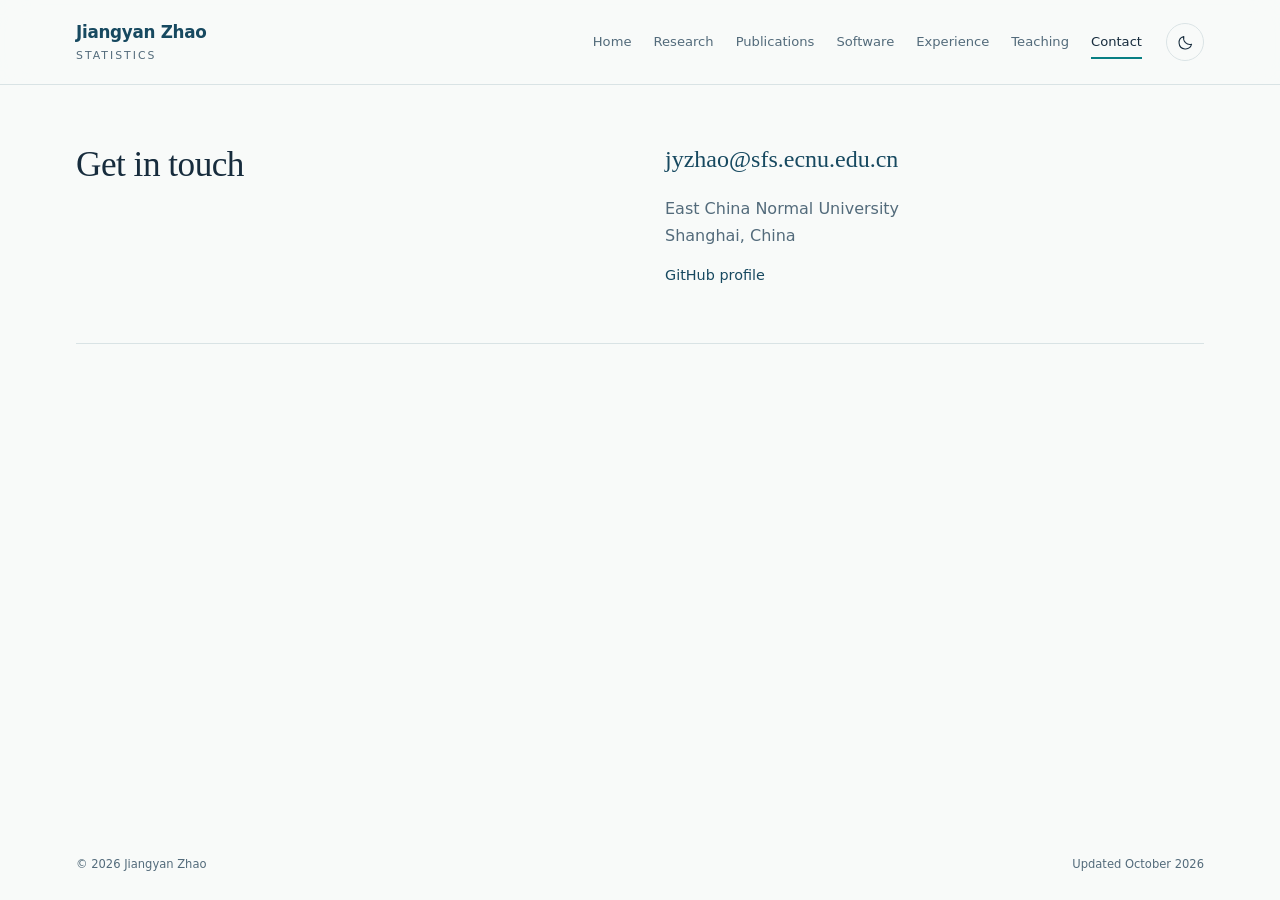
==== contact.html @ 1b994ecb "Refine mobile KISS typography and no-JavaScript motion fallback" ====
<!doctype html><html lang="en"><head><meta charset="utf-8"><meta name="viewport" content="width=device-width, initial-scale=1"><meta name="description" content="Jiangyan Zhao, postdoctoral researcher in statistics at East China Normal University. Bayesian statistics, optimization, clinical trial design, and R software."><meta name="theme-color" content="#183c60"><meta property="og:type" content="website"><meta property="og:title" content="Contact | Jiangyan Zhao"><meta property="og:description" content="Bayesian statistics, optimization, clinical trial design, and statistical computing."><meta property="og:url" content="https://jiangyan-zhao.github.io/contact.html"><link rel="canonical" href="https://jiangyan-zhao.github.io/contact.html"><link rel="icon" href="assets/favicon.svg" type="image/svg+xml"><title>Contact | Jiangyan Zhao</title><link rel="stylesheet" href="assets/styles.css?v=9"><link rel="stylesheet" href="assets/visual.css?v=10"><script>try{var savedTheme=localStorage.getItem('jiangyan-theme');document.documentElement.dataset.theme=savedTheme==='light'||savedTheme==='dark'?savedTheme:(matchMedia('(prefers-color-scheme: dark)').matches?'dark':'light');}catch(e){document.documentElement.dataset.theme='light';}</script><script src="assets/script.js?v=9" defer></script></head><body><a class="skip" href="#main">Skip to content</a><header class="site-header"><div class="header-inner"><a class="brand" href="index.html">Jiangyan Zhao<span>Statistics</span></a><nav aria-label="Main navigation"><a href="index.html">Home</a><a href="research.html">Research</a><a href="publications.html">Publications</a><a href="software.html">Software</a><a href="experience.html">Experience</a><a href="teaching.html">Teaching</a><a href="contact.html" aria-current="page">Contact</a></nav><button class="theme-toggle" type="button" hidden aria-label="Switch to dark mode"><svg class="icon-moon" viewBox="0 0 24 24" aria-hidden="true"><path d="M 20.6 14.4A 9 9 0 0 1 9.6 3.4a 9 9 0 1 0 11 11Z"/></svg><svg class="icon-sun" viewBox="0 0 24 24" aria-hidden="true"><circle cx="12" cy="12" r="4"/><path d="M12 2v2m0 16v2M2 12h2m16 0h2M5 5l1.4 1.4m11.2 11.2L19 19M5 19l1.4-1.4M17.6 6.4L19 5"/></svg></button></div></header><main id="main" class="page-contact"><section id="contact" class="section contact-section"><div class="section-heading"><h2>Get in touch</h2></div><div class="contact-content"><a class="email" href="mailto:jyzhao@sfs.ecnu.edu.cn">jyzhao@sfs.ecnu.edu.cn</a><p>East China Normal University<br>Shanghai, China</p><a href="https://github.com/Jiangyan-Zhao">GitHub profile</a></div></section></main><footer><span>© 2026 Jiangyan Zhao</span><span>Updated October 2026</span></footer></body></html>
---- assets/styles.css ----
:root{--ink:#1d2a38;--muted:#536476;--accent:#183c60;--line:#dce3ea;--wash:#f3f6f9;--paper:#fff;font-size:16px;scroll-behavior:smooth;scroll-padding-top:110px}*{box-sizing:border-box}body{margin:0;background:var(--paper);color:var(--ink);font-family:system-ui,-apple-system,BlinkMacSystemFont,"Segoe UI",Arial,sans-serif;line-height:1.7}a{color:var(--accent);text-decoration:none;text-underline-offset:4px}a:hover{text-decoration:underline}a:focus-visible{outline:3px solid #5581a9;outline-offset:5px;border-radius:2px}p{margin:0 0 1rem}h1,h2,h3,h4{line-height:1.25;font-weight:600;margin:0}h1,h2{font-family:Georgia,"Times New Roman",serif;font-weight:400}h1{font-size:3.6rem;letter-spacing:-1.4px}h2{font-size:2.2rem;letter-spacing:-.5px}h3{font-size:1.16rem}h4{font-size:1.1rem}main,footer,.header-inner{max-width:1100px;margin:auto;padding-left:36px;padding-right:36px}.skip{position:absolute;top:-80px;left:20px;background:var(--accent);color:white;padding:8px 16px;z-index:20}.skip:focus{top:12px}.site-header{background:#fffffffa;border-bottom:1px solid var(--line);position:sticky;top:0;z-index:10}.header-inner{min-height:86px;display:flex;align-items:center;justify-content:space-between;gap:26px}.brand{font-weight:650;line-height:1.2;font-size:1.15rem;white-space:nowrap}.brand span{display:block;color:var(--muted);font-size:.8rem;font-weight:400;margin-top:6px;letter-spacing:1px}nav{display:flex;align-items:center;gap:23px;font-size:.875rem}nav a{padding:8px 0;color:var(--muted)}nav a:hover{color:var(--accent)}nav .nav-cv{border:1px solid #bac9d7;padding:6px 14px;color:var(--accent)}.intro{display:grid;grid-template-columns:minmax(0,1fr) 245px;gap:66px;padding:76px 0 69px;border-bottom:1px solid var(--line)}.eyebrow{font-size:.8rem;letter-spacing:1.8px;text-transform:uppercase;font-weight:600;color:var(--muted);margin-bottom:15px}h1 span{display:inline-block;font-family:system-ui,sans-serif;font-size:1.15rem;letter-spacing:1px;vertical-align:middle;color:var(--muted);font-weight:400;margin-left:15px}.role{font-size:1.16rem;color:var(--muted);margin-top:15px;margin-bottom:26px}.bio{max-width:650px;font-size:1.05rem;line-height:1.9}.intro-links{display:flex;flex-wrap:wrap;gap:23px;align-items:center;margin-top:28px;font-size:.9rem}.button{display:inline-block;padding:9px 17px;min-height:44px}.button.primary{background:var(--accent);color:white}.button:hover{background:#24557e;text-decoration:none}.intro-note{border-left:2px solid var(--accent);padding:20px 0 18px 25px;align-self:center}.intro-note>p:not(.eyebrow){font:1.55rem/1.55 Georgia,serif}.intro-note span{display:block;font-size:.8rem;color:var(--muted);margin-top:20px}.section{padding:51px 0 55px;border-bottom:1px solid var(--line);scroll-margin-top:8px}.section-heading{margin-bottom:31px}.section-heading .eyebrow{margin-bottom:9px}.section-heading>p:last-child:not(.eyebrow){color:var(--muted);margin-top:14px}.research-grid{display:grid;grid-template-columns:1fr 1fr;gap:30px 62px}.research-grid h3{margin-bottom:10px}.research-grid p,.software p,.teaching-content p{color:var(--muted);margin-bottom:0}.group-heading{font-size:.84rem;font-weight:600;text-transform:uppercase;letter-spacing:1px;color:var(--muted);margin-bottom:12px}.publications{list-style:none;margin:0;padding:0}.publication{display:grid;grid-template-columns:64px minmax(0,1fr);gap:23px;border-top:1px solid var(--line);padding:24px 0}.pub-year{color:var(--muted);font-size:.875rem;font-variant-numeric:tabular-nums;padding-top:3px}.pub-top{margin-bottom:10px}.status{font-size:.75rem;padding:3px 8px;display:inline-block;line-height:1.4;border:1px solid #b5c7d8;color:var(--accent);background:#f1f6fa}.status.preprint{background:#fff;color:var(--muted);border-color:var(--line)}.publication h4 a{color:var(--ink)}.publication h4{max-width:810px}.authors{margin:9px 0 3px;font-size:.9rem;color:var(--muted)}.authors strong{font-weight:650;color:var(--ink)}.venue{font-size:.9rem;color:var(--muted);margin:0;font-style:italic}.text-links{display:flex;gap:19px;flex-wrap:wrap;margin-top:11px;font-size:.85rem}.text-links a{border-bottom:1px solid #b4c6d6;line-height:1.8}.text-links a:hover{border-color:var(--accent);text-decoration:none}.preprints-heading{margin-top:26px}.section-footnote{font-size:.875rem;margin:18px 0 0}.software{display:grid;grid-template-columns:190px minmax(0,1fr);gap:30px;padding:26px 0;border-top:1px solid var(--line)}.software h3{font:1.75rem/1.2 Georgia,serif;color:var(--accent);margin-bottom:9px}.software>div>span{display:block;font-size:.85rem;color:var(--muted);max-width:170px}.software:last-child{padding-bottom:0}.timeline{list-style:none;margin:0;padding:0}.timeline>li{display:grid;grid-template-columns:170px minmax(0,1fr);gap:32px;margin-bottom:26px}.timeline>li:last-child{margin-bottom:0}.time{font-size:.875rem;color:var(--muted);font-variant-numeric:tabular-nums;padding-top:3px}.timeline h3{font-size:1.05rem;margin-bottom:6px}.timeline p{color:var(--muted);margin:0;font-size:.95rem}.visits{border-left:2px solid var(--line);padding-left:17px;margin-top:16px}.visits p{font-size:.85rem;margin-top:6px}.visits b{font-weight:500;color:var(--ink)}.teaching-content{max-width:740px}.course-list{display:grid;grid-template-columns:1fr 1fr;padding:0;list-style:none;gap:8px 30px;margin:23px 0}.course-list li{border-left:2px solid #a7bbce;padding-left:12px}.teaching-content>a{font-size:.9rem}.contact-section{display:grid;grid-template-columns:1fr 1fr;gap:50px}.contact-section .section-heading{margin-bottom:0}.contact-content .email{font:1.5rem/1.4 Georgia,serif;overflow-wrap:anywhere}.contact-content p{margin:18px 0 12px;color:var(--muted)}.contact-content>a:last-child{font-size:.9rem}footer{padding-top:23px;padding-bottom:25px;display:flex;justify-content:space-between;font-size:.8rem;color:var(--muted)}@media(max-width:1000px){.header-inner{flex-wrap:wrap;padding-top:18px;padding-bottom:14px;gap:13px}.brand span{display:none}nav{gap:20px;flex-wrap:wrap}h1{font-size:3rem}.intro{gap:36px;grid-template-columns:1fr 220px}.intro-links{gap:18px}}@media(max-width:720px){:root{scroll-padding-top:158px}main,footer,.header-inner{padding-left:22px;padding-right:22px}.header-inner{display:block}.brand{display:inline-block;margin-bottom:10px}nav{gap:5px 18px;font-size:.82rem}nav a{padding:4px 0}nav .nav-cv{padding:3px 12px}.intro{display:block;padding:43px 0 39px}h1{font-size:2.65rem;letter-spacing:-.7px}h1 span{font-size:1rem;margin-left:8px}.role{font-size:1rem}.bio{font-size:1rem}.intro-note{display:none}.intro-links{gap:15px;font-size:.84rem}.section{padding:36px 0 39px}h2{font-size:1.9rem}.research-grid{grid-template-columns:1fr;gap:26px}.section-heading{margin-bottom:25px}.publication{grid-template-columns:40px minmax(0,1fr);gap:12px;padding:23px 0}.publication h4{font-size:1.02rem}.pub-year{font-size:.8rem}.software{grid-template-columns:1fr;gap:13px}.software>div>span{max-width:none}.software h3{font-size:1.6rem;margin-bottom:4px}.timeline>li{grid-template-columns:1fr;gap:6px;margin-bottom:25px}.course-list{grid-template-columns:1fr;gap:10px}.contact-section{grid-template-columns:1fr;gap:24px}.contact-content .email{font-size:1.35rem}footer{font-size:.75rem;gap:15px}}@media(prefers-reduced-motion:reduce){:root{scroll-behavior:auto}}@media print{.site-header,.skip,.intro-note,footer{display:none}main{padding:0;max-width:none}.section{break-inside:avoid;padding:24px 0}.intro{display:block;padding:0 0 20px}a{color:inherit}.intro-links{display:none}}

/* Separate pages and current navigation item. */
body{min-height:100vh;display:flex;flex-direction:column}main{width:100%;flex:1}footer{width:100%}nav a[aria-current="page"]{color:var(--accent);text-decoration:underline;text-decoration-thickness:2px;text-underline-offset:7px}nav{gap:19px}.page-home .intro{padding-bottom:76px}.page-home{display:flex;align-items:center}.page-home .intro{width:100%}main:not(.page-home)>.section{padding-top:58px}@media(max-width:720px){nav{gap:5px 15px}.page-home{display:block}.page-home .intro{padding-bottom:42px}main:not(.page-home)>.section{padding-top:36px}}

/* Compact bibliography matching the author's reference sample. */
.page-publications .section-heading{margin-bottom:24px}
.page-publications .authorship-key{display:flex;flex-wrap:wrap;gap:4px 20px;font-size:.82rem;color:var(--muted);line-height:1.5;margin-bottom:0}
.page-publications sup{font-size:.7em;line-height:0}
.page-publications .publications{list-style:decimal outside;padding-left:2.25rem}
.page-publications .publication{display:list-item;border:0;padding:0;margin:0 0 18px}
.page-publications .publication::marker{content:"[" counter(list-item) "] ";color:var(--muted);font-size:.9rem;font-variant-numeric:tabular-nums}
.page-publications .citation{padding-left:0;text-indent:0;margin:0;font-family:"Times New Roman",Times,serif;font-size:1.06rem;line-height:1.6}
.page-publications .citation a{color:var(--ink)}
.page-publications .citation strong{font-weight:700}
.page-publications .review-status{color:var(--muted)}
.page-publications .text-links{margin-top:4px;margin-left:0;gap:6px 16px;font-size:.8rem}
.page-publications .publication-group-heading{margin-top:28px}
.page-publications .group-heading{padding-bottom:8px;border-bottom:1px solid var(--line);margin-bottom:17px}
@media(max-width:720px){.page-publications .citation{font-size:1rem;line-height:1.6}.page-publications .authorship-key{font-size:.78rem;gap:5px}.page-publications .authorship-key span{display:block;flex-basis:100%}.page-publications .publication{margin-bottom:19px}}

/* Keep the home research philosophy visible on small screens. */
@media(max-width:720px){.page-home .intro-note{display:block;margin-top:28px;padding-top:14px;padding-bottom:14px}.page-home .intro-note>p:not(.eyebrow){font-size:1.4rem}.page-home .intro-note span{margin-top:14px}}

.page-publications .publication-title-row{display:flex;align-items:baseline;flex-wrap:wrap;gap:10px 22px}
.page-publications .scholar-link{font-size:.9rem;border-bottom:1px solid #b4c6d6;line-height:1.8}
.page-publications .scholar-link:hover{border-color:var(--accent);text-decoration:none}
---- assets/visual.css ----
/* Visual v1 extends the existing bibliography and dedicated-page layouts. */
:root{color-scheme:light;--paper:#f8faf9;--ink:#172c3d;--muted:#536b7b;--accent:#174960;--cyan:#087f83;--line:#d9e3e5;--wash:#eef3f3;--card:#fff;--header:rgba(248,250,249,.88);--shadow:0 18px 50px rgba(18,46,61,.06)}
:root[data-theme="dark"]{color-scheme:dark;--paper:#0b141e;--ink:#e1eaf0;--muted:#a1b3c3;--accent:#9ac5d6;--cyan:#71c5c7;--line:#273b4b;--wash:#11212e;--card:#10202c;--header:rgba(11,20,30,.87);--shadow:0 18px 50px rgba(0,0,0,.16)}
main,footer,.header-inner{max-width:1200px}
h1,h2{font-family:"Iowan Old Style","Palatino Linotype",Georgia,serif}
a:focus-visible,button:focus-visible{outline:2px solid var(--cyan);outline-offset:6px;border-radius:2px}
button{font:inherit;color:inherit}
.skip{background:var(--ink);color:var(--paper)}
svg{display:block;max-width:100%}
.site-header{background:var(--header);backdrop-filter:blur(16px);-webkit-backdrop-filter:blur(16px);transition:box-shadow .3s}
.site-header.is-scrolled{box-shadow:0 6px 28px rgba(0,0,0,.06)}
.header-inner{min-height:84px;display:grid;grid-template-columns:auto 1fr auto;align-items:center;gap:24px}
.brand{font-size:1.05rem;letter-spacing:-.3px}
.brand span{font-size:.68rem;font-weight:500;margin-top:7px;letter-spacing:2px;text-transform:uppercase}
nav{justify-content:flex-end;gap:22px;font-size:.82rem}
nav a{position:relative;white-space:nowrap}
nav a::after{content:"";position:absolute;left:0;bottom:2px;width:100%;height:2px;background:var(--cyan);transform:scaleX(0);transform-origin:left;transition:transform .22s}
nav a:hover,nav a[aria-current="page"]{color:var(--ink);text-decoration:none}
nav a:hover::after,nav a[aria-current="page"]::after{transform:scaleX(1)}
.theme-toggle{border:1px solid var(--line);border-radius:50%;background:transparent;width:38px;height:38px;display:grid;place-items:center;cursor:pointer;transition:border-color .2s,background .2s}
.theme-toggle[hidden],.motion-toggle[hidden]{display:none}
.theme-toggle:hover{border-color:var(--cyan);background:var(--wash)}
.theme-toggle svg{width:17px;height:17px;fill:none;stroke:currentColor;stroke-width:1.5;stroke-linecap:round;stroke-linejoin:round}
.theme-toggle .icon-sun{display:none}
[data-theme="dark"] .theme-toggle .icon-sun{display:block}
[data-theme="dark"] .theme-toggle .icon-moon{display:none}
.eyebrow{font-size:.69rem;line-height:1.6;letter-spacing:1.7px;margin-bottom:17px}
.button{display:inline-flex;align-items:center;justify-content:center;gap:22px;padding:11px 20px;min-height:46px;font-size:.85rem;border-radius:3px}
.button.primary{background:var(--ink);color:var(--paper);border:1px solid var(--ink)}
.button.primary:hover{background:var(--accent);border-color:var(--accent);text-decoration:none}
.button span,.inline-arrow span{transition:transform .2s;display:inline-block}
.button:hover span,.inline-arrow:hover span{transform:translate(2px,-2px)}
.inline-arrow{font-size:.82rem;border-bottom:1px solid var(--line);padding-bottom:5px}
.inline-arrow:hover{border-color:var(--cyan);text-decoration:none}
.inline-arrow span{margin-left:10px}
.page-home{max-width:1280px;display:block}
.hero{position:relative;display:grid;grid-template-columns:1fr 1fr;gap:36px;align-items:center;min-height:clamp(650px,82svh,860px);padding:48px 0 88px}
.status-dot{display:inline-block;width:6px;height:6px;background:var(--cyan);border-radius:50%;margin:0 8px 1px 0}
.hero h1{font-size:clamp(4.2rem,6.4vw,6.15rem);line-height:.99;letter-spacing:-3px;margin:24px 0}
.hero h1 .surname{display:block;font:inherit;letter-spacing:inherit;color:inherit;margin:0;vertical-align:baseline}
.hero h1 .chinese-name{display:inline-block;font-family:system-ui,sans-serif;font-size:1rem;line-height:1.5;letter-spacing:2px;color:var(--muted);margin-left:25px;vertical-align:middle}
.hero-role{color:var(--ink);font-size:.91rem;line-height:1.8;margin:0 0 25px}
.hero-role>span{color:var(--muted);font-size:.82rem}
.hero-statement{font-size:1.32rem;line-height:1.65;letter-spacing:-.3px;margin-bottom:27px}
.hero-statement em{font-style:normal;color:var(--cyan)}
.hero-links{display:flex;flex-wrap:wrap;align-items:center;gap:23px;font-size:.84rem}
.hero-links>a:not(.button){border-bottom:1px solid var(--line);padding-bottom:4px}
.hero-links>a:not(.button):hover{border-color:var(--cyan);text-decoration:none}
.hero-links>a>span{margin-left:5px}
.hero-geometry{position:relative;margin:0;min-width:0}
.geometry-canvas{will-change:transform;transform:translate(var(--px,0px),var(--py,0px));transition:transform .6s ease-out}
.hero-geometry svg{width:100%;overflow:visible}
.svg-grid{color:var(--cyan);opacity:.15}
.svg-plane{fill:var(--wash);fill-opacity:.8;stroke:var(--line);stroke-width:1}
.svg-contours{stroke:var(--cyan);stroke-width:.8;fill:none;opacity:.35}
.svg-surface{stroke:var(--cyan);stroke-width:.8;fill:none;opacity:.76}
.svg-observations{fill:var(--ink);opacity:.65}
.svg-trajectory{stroke:var(--ink);stroke-width:2.4;fill:none;stroke-dasharray:5 5;animation:none}
.svg-optimum{fill:var(--ink);stroke:var(--paper);stroke-width:3}
.svg-pulse{fill:none;stroke:var(--cyan);stroke-width:1.1;transform-box:fill-box;transform-origin:center;animation:none}
.svg-labels{font:9px ui-monospace,SFMono-Regular,Consolas,monospace;letter-spacing:1.3px;fill:var(--muted)}
.svg-labels path{stroke:var(--muted);stroke-width:1;fill:none}
.svg-axis{stroke:var(--line);stroke-width:1;fill:none}
.svg-band{fill:var(--cyan);opacity:.13}
.svg-mean{stroke:var(--cyan);stroke-width:1.8;fill:none}
.hero-geometry figcaption{display:flex;justify-content:space-between;gap:12px;padding:10px 20px;font-size:.7rem;color:var(--muted);border-top:1px solid var(--line)}
.graphic-note{font-size:.61rem}
.motion-toggle{display:flex;gap:7px;align-items:center;margin:9px 20px 0 auto;border:0;background:transparent;font-size:.66rem;color:var(--muted);padding:4px;cursor:pointer}
.motion-toggle:hover{color:var(--cyan)}
.motion-icon{font-size:.8rem}
.hero-scroll{position:absolute;bottom:25px;left:0;color:var(--muted);font-size:.71rem;letter-spacing:.3px;display:flex;gap:25px;align-items:center}
.hero-scroll span{font-size:1.2rem;color:var(--cyan)}
.philosophy{display:grid;grid-template-columns:1fr 1fr;gap:70px;padding:68px 65px;background:#122d40;color:#eaf1f5;border-radius:4px;scroll-margin-top:110px}
.philosophy .eyebrow{color:#a4becb}
.philosophy-motto h2{font-family:system-ui,sans-serif;font-weight:550;font-size:clamp(2.7rem,4.8vw,4.2rem);line-height:1.09;letter-spacing:-2px}
.philosophy-motto h2>span{color:#7bd0d0}
.philosophy-line{font-size:.85rem;line-height:1.8;color:#b6cbd6;margin:28px 0 0}
.philosophy-about{align-self:center;max-width:485px;font-size:.89rem;line-height:1.95;color:#d4e1e8}
.philosophy-about .inline-arrow{color:#9fdddd;border-color:#406071;display:inline-block;margin-top:8px;font-size:.78rem}
.home-section{padding:82px 0 0}
.home-section-heading{display:flex;align-items:flex-end;justify-content:space-between;gap:28px;margin-bottom:31px}
.home-section-heading .eyebrow{margin-bottom:9px}
.home-section h2{font-size:2.5rem}
.area-cards{display:grid;grid-template-columns:repeat(3,minmax(0,1fr));gap:20px}
.area-card{position:relative;display:block;border:1px solid var(--line);background:var(--card);padding:26px 29px 31px;border-radius:4px;color:var(--ink);transition:transform .25s,border-color .25s,box-shadow .25s}
.area-card:hover{transform:translateY(-4px);border-color:var(--cyan);box-shadow:var(--shadow);text-decoration:none}
.area-card svg{width:120px;height:75px;margin-bottom:27px;stroke:var(--line);stroke-width:1.4;fill:none}
.area-card .accent-line{stroke:var(--cyan);stroke-width:2}
.area-card h3{font-family:Georgia,serif;font-weight:400;font-size:1.55rem;min-height:65px;line-height:1.25;letter-spacing:-.3px}
.area-card p{margin:20px 0 0;color:var(--muted);font-size:.82rem;line-height:1.8;max-width:255px}
.card-arrow{position:absolute;right:23px;top:28px;color:var(--cyan);font-size:1.1rem}
.areas-note{font-size:.76rem;color:var(--muted);margin:20px 0 0}
.work-item{display:grid;grid-template-columns:230px 1fr;gap:35px;padding:28px 0 29px;border-top:1px solid var(--line)}
.work-item:last-child{border-bottom:1px solid var(--line)}
.work-meta{display:flex;flex-direction:column;font-size:.72rem;line-height:1.8;gap:7px;color:var(--muted)}
.work-meta>span:first-child{font-weight:600;color:var(--cyan);max-width:205px}
.work-item h3{font:400 1.38rem/1.4 Georgia,serif;letter-spacing:-.2px;max-width:790px}
.work-item h3 a{color:var(--ink)}
.work-item h3 a>span{font:400 1rem system-ui,sans-serif;color:var(--cyan);white-space:nowrap}
.work-item p{font-size:.83rem;color:var(--muted);margin:10px 0 0}
.work-item .text-links{font-size:.74rem;margin-top:10px}
.software-feature{display:grid;grid-template-columns:1fr 1fr;gap:70px;align-items:center;padding:74px 0 86px}
.package-art{position:relative;background:var(--wash);border:1px solid var(--line);border-radius:4px;padding:31px 36px;overflow:hidden}
.package-label{font:.65rem ui-monospace,SFMono-Regular,Consolas,monospace;letter-spacing:2px;color:var(--muted);display:block}
.package-name{display:block;font:500 5.4rem/1.4 system-ui,sans-serif;letter-spacing:-5px;margin:18px 0;color:var(--ink)}
.package-dot{color:var(--cyan)}
.package-art svg{width:100%;stroke:var(--cyan);stroke-width:1.2;fill:none;opacity:.7;margin-top:-8px;margin-bottom:19px}
.package-caption{font-size:.72rem;color:var(--muted)}
.software-feature h2{font-size:2.65rem;line-height:1.15}
.software-feature-copy>p:not(.eyebrow){max-width:410px;font-size:.9rem;color:var(--muted);margin-top:23px}
.feature-links{display:flex;align-items:center;flex-wrap:wrap;gap:25px;margin-top:28px}
.text-links a,.page-publications .scholar-link{border-color:var(--line)}
.text-links a:hover{border-color:var(--cyan)}
.page-publications{max-width:1100px}
.page-publications .publication:hover::marker{color:var(--cyan)}
footer{font-size:.72rem}
.page-home+footer{border-top:1px solid var(--line)}
.reveal-ready{opacity:0;transform:translateY(20px);transition:opacity .65s ease,transform .65s ease}
.reveal-ready.is-visible,.reveal-ready:focus-within{opacity:1;transform:none}
[data-motion="on"] .svg-trajectory{animation:trajectory 18s linear infinite}
[data-motion="on"] .svg-pulse{animation:kernel-pulse 6s ease-in-out infinite}
@keyframes trajectory{to{stroke-dashoffset:-120}}
@keyframes kernel-pulse{0%,100%{transform:scale(.85);opacity:.3}50%{transform:scale(1.12);opacity:.65}}
[data-motion="off"] .svg-trajectory,[data-motion="off"] .svg-pulse,[data-visibility="hidden"] .svg-trajectory,[data-visibility="hidden"] .svg-pulse{animation-play-state:paused}
[data-motion="off"] .geometry-canvas{transform:none}
@media(max-width:1100px){nav{gap:16px}.header-inner{gap:18px}.hero{gap:15px}.hero h1{font-size:4.7rem}.philosophy{gap:45px;padding:54px 43px}.area-card{padding-left:23px;padding-right:23px}.area-card h3{font-size:1.4rem}.software-feature{gap:45px}}
@media(max-width:900px){.header-inner{grid-template-columns:1fr auto;padding-top:16px;padding-bottom:12px;row-gap:12px}.brand span{display:none}nav{grid-column:1/-1;grid-row:2;justify-content:flex-start;gap:23px;overflow-x:auto;flex-wrap:nowrap;max-width:100%;padding-bottom:2px}.theme-toggle{grid-column:2;grid-row:1}.hero h1{font-size:4.1rem}.hero-statement{font-size:1.18rem}.hero-geometry figcaption{display:block}.graphic-note{display:block;margin-top:3px}.philosophy{grid-template-columns:1fr 1.1fr;gap:30px;padding:42px 30px}.philosophy-motto h2{font-size:2.9rem}.area-cards{gap:14px}.area-card{padding:22px 20px 25px}.area-card h3{font-size:1.23rem}.work-item{grid-template-columns:190px 1fr;gap:25px}}
@media(max-width:720px){:root{scroll-padding-top:135px}.header-inner{display:grid;min-height:106px}.brand{font-size:1rem;margin:0}nav{gap:21px;font-size:.78rem}.theme-toggle{width:33px;height:33px}.hero{grid-template-columns:1fr;min-height:0;padding:48px 0 67px;gap:22px}.hero h1{font-size:4.2rem;margin:24px 0;letter-spacing:-2px}.hero h1 .chinese-name{font-size:.9rem;margin-left:21px}.hero-statement{font-size:1.25rem}.hero-copy .eyebrow{font-size:.65rem}.hero-role{margin-bottom:20px}.hero-links{gap:19px;font-size:.8rem}.hero-geometry{max-width:500px;width:100%;margin:0 auto}.hero-geometry figcaption{display:flex;font-size:.62rem;padding-left:5px;padding-right:5px}.graphic-note{font-size:.53rem;margin-top:0}.motion-toggle{margin-right:5px}.hero-scroll{font-size:.64rem;bottom:21px}.philosophy{grid-template-columns:1fr;gap:34px;padding:36px 25px;scroll-margin-top:135px}.philosophy-motto h2{font-size:clamp(2rem,9.3vw,3.2rem)}.philosophy-line{margin-top:22px}.philosophy-about{font-size:.85rem}.home-section{padding-top:53px}.home-section-heading{display:block;margin-bottom:25px}.home-section-heading>.inline-arrow{display:inline-block;margin-top:18px}.home-section h2{font-size:2.1rem}.area-cards{grid-template-columns:1fr;gap:15px}.area-card{padding:24px}.area-card svg{margin-bottom:17px;width:100px;height:55px}.area-card h3{font-size:1.6rem;min-height:0}.area-card h3 br{display:none}.area-card p{max-width:none;margin-top:13px}.work-item{grid-template-columns:1fr;gap:16px;padding:25px 0}.work-meta{flex-direction:row;justify-content:space-between;gap:20px;font-size:.65rem}.work-meta>span:first-child{max-width:65%}.work-meta>span:last-child{white-space:nowrap}.work-item h3{font-size:1.25rem}.software-feature{grid-template-columns:1fr;gap:31px;padding:52px 0}.package-art{padding:25px 30px}.package-name{font-size:4.5rem;margin:12px 0}.package-art svg{max-height:86px}.software-feature h2{font-size:2.2rem}.feature-links{gap:18px}footer{font-size:.67rem}}
@media(prefers-reduced-motion:reduce){:root{scroll-behavior:auto}*,*::before,*::after{animation:none!important;transition:none!important}.geometry-canvas{transform:none}.reveal-ready{opacity:1;transform:none}.area-card:hover{transform:none}}
@media print{:root{--paper:#fff;--ink:#172c3d;--muted:#536b7b;--accent:#174960;--cyan:#087f83;--line:#d9e3e5}.hero-scroll,.motion-toggle{display:none}.hero{min-height:0;padding:20px 0;grid-template-columns:1fr 1fr}.hero h1{font-size:3.4rem}.philosophy{background:#fff;color:var(--ink);border:1px solid var(--line);padding:30px;gap:30px}.philosophy-about,.philosophy .eyebrow,.philosophy-line{color:var(--muted)}.philosophy h2>span,.philosophy .inline-arrow{color:var(--accent)}.home-section{padding-top:30px}.area-card,.work-item,.software-feature{break-inside:avoid}.reveal-ready{opacity:1;transform:none}.svg-trajectory,.svg-pulse{animation:none}}
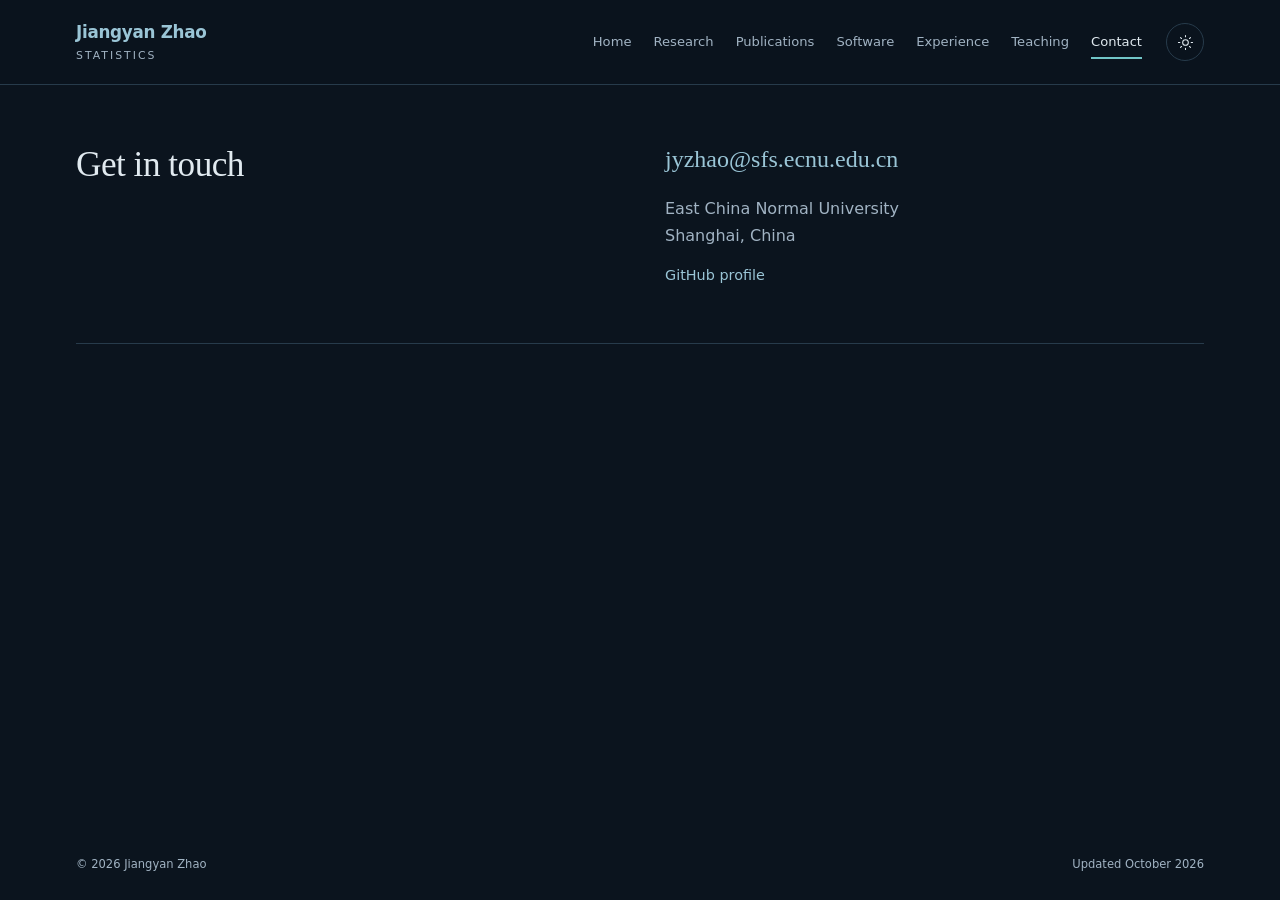
==== commit 6c71888e: "Center the homepage on personal research identity and move BKP into real software showcase" ====
--- a/contact.html
+++ b/contact.html
@@ -1 +1 @@
-<!doctype html><html lang="en"><head><meta charset="utf-8"><meta name="viewport" content="width=device-width, initial-scale=1"><meta name="description" content="Jiangyan Zhao, postdoctoral researcher in statistics at East China Normal University. Bayesian statistics, optimization, clinical trial design, and R software."><meta name="theme-color" content="#183c60"><meta property="og:type" content="website"><meta property="og:title" content="Contact | Jiangyan Zhao"><meta property="og:description" content="Bayesian statistics, optimization, clinical trial design, and statistical computing."><meta property="og:url" content="https://jiangyan-zhao.github.io/contact.html"><link rel="canonical" href="https://jiangyan-zhao.github.io/contact.html"><link rel="icon" href="assets/favicon.svg" type="image/svg+xml"><title>Contact | Jiangyan Zhao</title><link rel="stylesheet" href="assets/styles.css?v=9"><link rel="stylesheet" href="assets/visual.css?v=10"><script>try{var savedTheme=localStorage.getItem('jiangyan-theme');document.documentElement.dataset.theme=savedTheme==='light'||savedTheme==='dark'?savedTheme:(matchMedia('(prefers-color-scheme: dark)').matches?'dark':'light');}catch(e){document.documentElement.dataset.theme='light';}</script><script src="assets/script.js?v=9" defer></script></head><body><a class="skip" href="#main">Skip to content</a><header class="site-header"><div class="header-inner"><a class="brand" href="index.html">Jiangyan Zhao<span>Statistics</span></a><nav aria-label="Main navigation"><a href="index.html">Home</a><a href="research.html">Research</a><a href="publications.html">Publications</a><a href="software.html">Software</a><a href="experience.html">Experience</a><a href="teaching.html">Teaching</a><a href="contact.html" aria-current="page">Contact</a></nav><button class="theme-toggle" type="button" hidden aria-label="Switch to dark mode"><svg class="icon-moon" viewBox="0 0 24 24" aria-hidden="true"><path d="M 20.6 14.4A 9 9 0 0 1 9.6 3.4a 9 9 0 1 0 11 11Z"/></svg><svg class="icon-sun" viewBox="0 0 24 24" aria-hidden="true"><circle cx="12" cy="12" r="4"/><path d="M12 2v2m0 16v2M2 12h2m16 0h2M5 5l1.4 1.4m11.2 11.2L19 19M5 19l1.4-1.4M17.6 6.4L19 5"/></svg></button></div></header><main id="main" class="page-contact"><section id="contact" class="section contact-section"><div class="section-heading"><h2>Get in touch</h2></div><div class="contact-content"><a class="email" href="mailto:jyzhao@sfs.ecnu.edu.cn">jyzhao@sfs.ecnu.edu.cn</a><p>East China Normal University<br>Shanghai, China</p><a href="https://github.com/Jiangyan-Zhao">GitHub profile</a></div></section></main><footer><span>© 2026 Jiangyan Zhao</span><span>Updated October 2026</span></footer></body></html>+<!doctype html><html lang="en"><head><meta charset="utf-8"><meta name="viewport" content="width=device-width, initial-scale=1"><meta name="description" content="Jiangyan Zhao, postdoctoral researcher in statistics at East China Normal University. Bayesian statistics, optimization, clinical trial design, and R software."><meta name="theme-color" content="#183c60"><meta property="og:type" content="website"><meta property="og:title" content="Contact | Jiangyan Zhao"><meta property="og:description" content="Bayesian statistics, optimization, clinical trial design, and statistical computing."><meta property="og:url" content="https://jiangyan-zhao.github.io/contact.html"><link rel="canonical" href="https://jiangyan-zhao.github.io/contact.html"><link rel="icon" href="assets/favicon.svg" type="image/svg+xml"><title>Contact | Jiangyan Zhao</title><link rel="stylesheet" href="assets/styles.css?v=9"><link rel="stylesheet" href="assets/visual.css?v=12"><script>try{var savedTheme=localStorage.getItem('jiangyan-theme');document.documentElement.dataset.theme=savedTheme==='light'||savedTheme==='dark'?savedTheme:'dark';}catch(e){document.documentElement.dataset.theme='dark';}</script><script src="assets/script.js?v=12" defer></script></head><body><a class="skip" href="#main">Skip to content</a><header class="site-header"><div class="header-inner"><a class="brand" href="index.html">Jiangyan Zhao<span>Statistics</span></a><nav aria-label="Main navigation"><a href="index.html">Home</a><a href="research.html">Research</a><a href="publications.html">Publications</a><a href="software.html">Software</a><a href="experience.html">Experience</a><a href="teaching.html">Teaching</a><a href="contact.html" aria-current="page">Contact</a></nav><button class="theme-toggle" type="button" hidden aria-label="Switch to dark mode"><svg class="icon-moon" viewBox="0 0 24 24" aria-hidden="true"><path d="M 20.6 14.4A 9 9 0 0 1 9.6 3.4a 9 9 0 1 0 11 11Z"/></svg><svg class="icon-sun" viewBox="0 0 24 24" aria-hidden="true"><circle cx="12" cy="12" r="4"/><path d="M12 2v2m0 16v2M2 12h2m16 0h2M5 5l1.4 1.4m11.2 11.2L19 19M5 19l1.4-1.4M17.6 6.4L19 5"/></svg></button></div></header><main id="main" class="page-contact"><section id="contact" class="section contact-section"><div class="section-heading"><h2>Get in touch</h2></div><div class="contact-content"><a class="email" href="mailto:jyzhao@sfs.ecnu.edu.cn">jyzhao@sfs.ecnu.edu.cn</a><p>East China Normal University<br>Shanghai, China</p><a href="https://github.com/Jiangyan-Zhao">GitHub profile</a></div></section></main><footer><span>© 2026 Jiangyan Zhao</span><span>Updated October 2026</span></footer></body></html>
--- a/assets/visual.css
+++ b/assets/visual.css
@@ -118,9 +118,7 @@
 .reveal-ready{opacity:0;transform:translateY(20px);transition:opacity .65s ease,transform .65s ease}
 .reveal-ready.is-visible,.reveal-ready:focus-within{opacity:1;transform:none}
 [data-motion="on"] .svg-trajectory{animation:trajectory 18s linear infinite}
-[data-motion="on"] .svg-pulse{animation:kernel-pulse 6s ease-in-out infinite}
 @keyframes trajectory{to{stroke-dashoffset:-120}}
-@keyframes kernel-pulse{0%,100%{transform:scale(.85);opacity:.3}50%{transform:scale(1.12);opacity:.65}}
 [data-motion="off"] .svg-trajectory,[data-motion="off"] .svg-pulse,[data-visibility="hidden"] .svg-trajectory,[data-visibility="hidden"] .svg-pulse{animation-play-state:paused}
 [data-motion="off"] .geometry-canvas{transform:none}
 @media(max-width:1100px){nav{gap:16px}.header-inner{gap:18px}.hero{gap:15px}.hero h1{font-size:4.7rem}.philosophy{gap:45px;padding:54px 43px}.area-card{padding-left:23px;padding-right:23px}.area-card h3{font-size:1.4rem}.software-feature{gap:45px}}
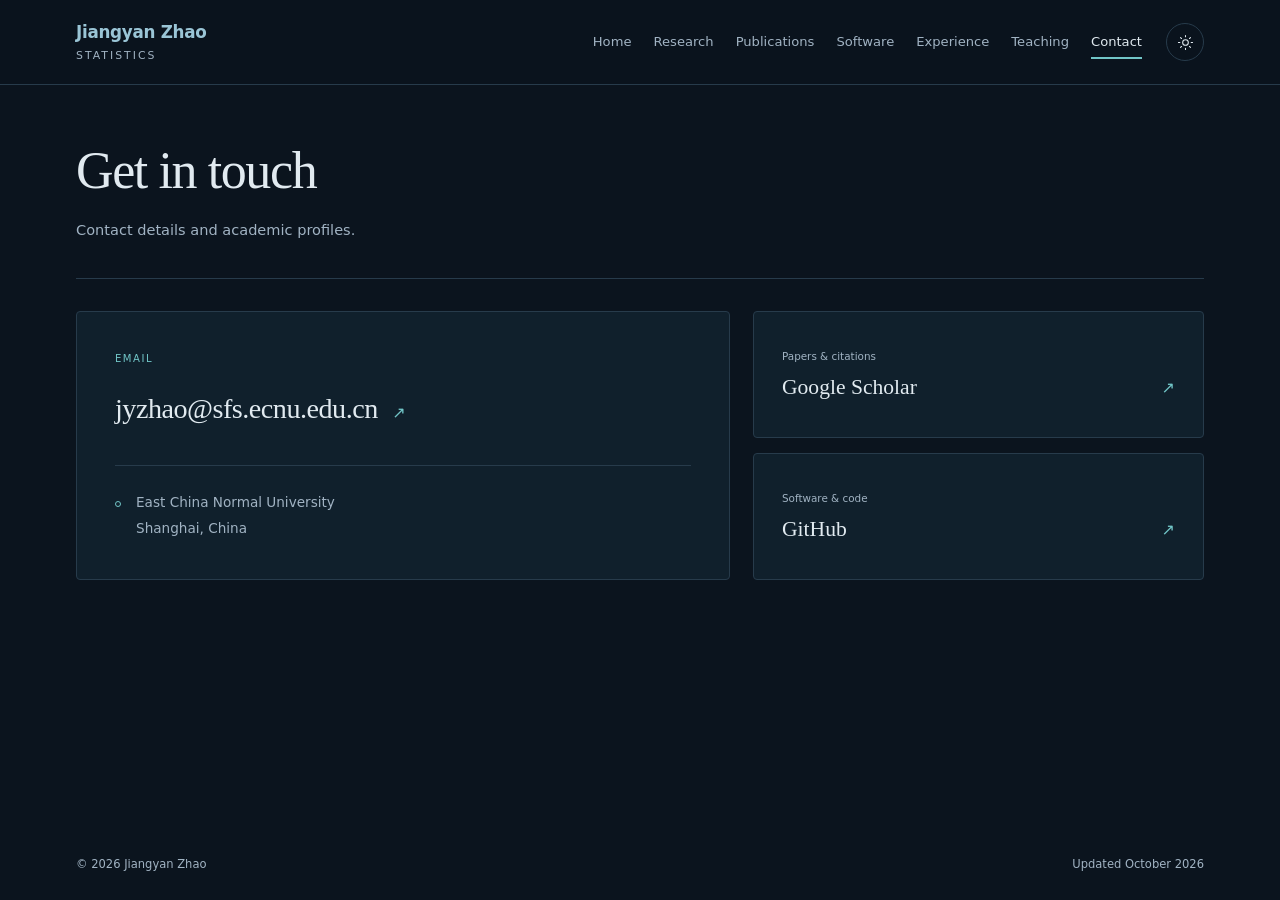
==== commit 29a05061: "Extend the academic visual system across research, software, experience, teaching, and contact" ====
--- a/contact.html
+++ b/contact.html
@@ -1 +1 @@
-<!doctype html><html lang="en"><head><meta charset="utf-8"><meta name="viewport" content="width=device-width, initial-scale=1"><meta name="description" content="Jiangyan Zhao, postdoctoral researcher in statistics at East China Normal University. Bayesian statistics, optimization, clinical trial design, and R software."><meta name="theme-color" content="#183c60"><meta property="og:type" content="website"><meta property="og:title" content="Contact | Jiangyan Zhao"><meta property="og:description" content="Bayesian statistics, optimization, clinical trial design, and statistical computing."><meta property="og:url" content="https://jiangyan-zhao.github.io/contact.html"><link rel="canonical" href="https://jiangyan-zhao.github.io/contact.html"><link rel="icon" href="assets/favicon.svg" type="image/svg+xml"><title>Contact | Jiangyan Zhao</title><link rel="stylesheet" href="assets/styles.css?v=9"><link rel="stylesheet" href="assets/visual.css?v=12"><script>try{var savedTheme=localStorage.getItem('jiangyan-theme');document.documentElement.dataset.theme=savedTheme==='light'||savedTheme==='dark'?savedTheme:'dark';}catch(e){document.documentElement.dataset.theme='dark';}</script><script src="assets/script.js?v=12" defer></script></head><body><a class="skip" href="#main">Skip to content</a><header class="site-header"><div class="header-inner"><a class="brand" href="index.html">Jiangyan Zhao<span>Statistics</span></a><nav aria-label="Main navigation"><a href="index.html">Home</a><a href="research.html">Research</a><a href="publications.html">Publications</a><a href="software.html">Software</a><a href="experience.html">Experience</a><a href="teaching.html">Teaching</a><a href="contact.html" aria-current="page">Contact</a></nav><button class="theme-toggle" type="button" hidden aria-label="Switch to dark mode"><svg class="icon-moon" viewBox="0 0 24 24" aria-hidden="true"><path d="M 20.6 14.4A 9 9 0 0 1 9.6 3.4a 9 9 0 1 0 11 11Z"/></svg><svg class="icon-sun" viewBox="0 0 24 24" aria-hidden="true"><circle cx="12" cy="12" r="4"/><path d="M12 2v2m0 16v2M2 12h2m16 0h2M5 5l1.4 1.4m11.2 11.2L19 19M5 19l1.4-1.4M17.6 6.4L19 5"/></svg></button></div></header><main id="main" class="page-contact"><section id="contact" class="section contact-section"><div class="section-heading"><h2>Get in touch</h2></div><div class="contact-content"><a class="email" href="mailto:jyzhao@sfs.ecnu.edu.cn">jyzhao@sfs.ecnu.edu.cn</a><p>East China Normal University<br>Shanghai, China</p><a href="https://github.com/Jiangyan-Zhao">GitHub profile</a></div></section></main><footer><span>© 2026 Jiangyan Zhao</span><span>Updated October 2026</span></footer></body></html>+<!doctype html><html lang="en"><head><meta charset="utf-8"><meta name="viewport" content="width=device-width, initial-scale=1"><meta name="description" content="Jiangyan Zhao, postdoctoral researcher in statistics at East China Normal University. Bayesian statistics, optimization, clinical trial design, and R software."><meta name="theme-color" content="#183c60"><meta property="og:type" content="website"><meta property="og:title" content="Contact | Jiangyan Zhao"><meta property="og:description" content="Bayesian statistics, optimization, clinical trial design, and statistical computing."><meta property="og:url" content="https://jiangyan-zhao.github.io/contact.html"><link rel="canonical" href="https://jiangyan-zhao.github.io/contact.html"><link rel="icon" href="assets/favicon.svg" type="image/svg+xml"><title>Contact | Jiangyan Zhao</title><link rel="stylesheet" href="assets/styles.css?v=9"><link rel="stylesheet" href="assets/visual.css?v=12"><link rel="stylesheet" href="assets/inner-pages.css?v=1"><script>try{var savedTheme=localStorage.getItem('jiangyan-theme');document.documentElement.dataset.theme=savedTheme==='light'||savedTheme==='dark'?savedTheme:'dark';}catch(e){document.documentElement.dataset.theme='dark';}</script><script src="assets/script.js?v=12" defer></script></head><body><a class="skip" href="#main">Skip to content</a><header class="site-header"><div class="header-inner"><a class="brand" href="index.html">Jiangyan Zhao<span>Statistics</span></a><nav aria-label="Main navigation"><a href="index.html">Home</a><a href="research.html">Research</a><a href="publications.html">Publications</a><a href="software.html">Software</a><a href="experience.html">Experience</a><a href="teaching.html">Teaching</a><a href="contact.html" aria-current="page">Contact</a></nav><button class="theme-toggle" type="button" hidden aria-label="Switch to dark mode"><svg class="icon-moon" viewBox="0 0 24 24" aria-hidden="true"><path d="M 20.6 14.4A 9 9 0 0 1 9.6 3.4a 9 9 0 1 0 11 11Z"/></svg><svg class="icon-sun" viewBox="0 0 24 24" aria-hidden="true"><circle cx="12" cy="12" r="4"/><path d="M12 2v2m0 16v2M2 12h2m16 0h2M5 5l1.4 1.4m11.2 11.2L19 19M5 19l1.4-1.4M17.6 6.4L19 5"/></svg></button></div></header><main id="main" class="page-contact inner-page"><section class="inner-section" id="contact"><div class="inner-heading"><div><h1>Get in touch</h1><p class="inner-lead">Contact details and academic profiles.</p></div></div><div class="contact-layout reveal"><div class="contact-primary"><p class="contact-label">Email</p><a class="contact-email" href="mailto:jyzhao@sfs.ecnu.edu.cn">jyzhao@sfs.ecnu.edu.cn <span aria-hidden="true">↗</span></a><div class="contact-location"><span class="location-point" aria-hidden="true"></span><p>East China Normal University<br>Shanghai, China</p></div></div><div class="contact-profiles"><a href="https://scholar.google.com/citations?user=xZHKXAEAAAAJ"><span class="profile-caption">Papers &amp; citations</span><span class="profile-title">Google Scholar <span aria-hidden="true">↗</span></span></a><a href="https://github.com/Jiangyan-Zhao"><span class="profile-caption">Software &amp; code</span><span class="profile-title">GitHub <span aria-hidden="true">↗</span></span></a></div></div></section></main><footer><span>© 2026 Jiangyan Zhao</span><span>Updated October 2026</span></footer></body></html>
--- a/assets/inner-pages.css
+++ b/assets/inner-pages.css
@@ -0,0 +1,90 @@
+/* Dedicated-page layouts share the home's editorial, statistical vocabulary. */
+.inner-page .inner-section{padding:56px 0 55px}
+.inner-heading{display:grid;grid-template-columns:1fr 220px;align-items:center;gap:35px;border-bottom:1px solid var(--line);padding:0 0 35px;margin-bottom:32px}
+.inner-heading h1{font-size:3.25rem;line-height:1.14;letter-spacing:-1.4px}
+.inner-lead{color:var(--muted);font-size:.91rem;line-height:1.8;margin:17px 0 0}
+.heading-glyph{justify-self:end;width:180px;opacity:.65}
+.heading-glyph svg,.field-glyph svg,.package-glyph svg{fill:none;stroke:var(--line);stroke-width:1.25;width:100%;height:auto}
+.glyph-accent{stroke:var(--cyan)!important;stroke-width:1.8}
+.glyph-target{fill:var(--cyan);stroke:none}
+.research-fields{display:grid;grid-template-columns:1fr 1fr;gap:18px}
+.research-field{display:grid;grid-template-columns:110px 1fr;gap:25px;align-items:center;border:1px solid var(--line);border-radius:4px;background:var(--card);padding:27px 29px;min-height:174px;transition:border-color .25s,background .25s}
+.research-field:hover{border-color:var(--cyan);background:var(--wash)}
+.field-glyph{width:110px}
+.research-field h3{font:400 1.37rem/1.35 Georgia,serif;letter-spacing:-.2px}
+.research-field p{font-size:.85rem;color:var(--muted);line-height:1.8;margin:12px 0 0}
+.research-principle{display:flex;flex-wrap:wrap;align-items:center;justify-content:space-between;gap:12px 24px;margin-top:31px;padding:22px 0;border-top:1px solid var(--line);border-bottom:1px solid var(--line)}
+.research-principle>span{font-size:.63rem;letter-spacing:1.2px;text-transform:uppercase;color:var(--cyan)}
+.research-principle p{font:400 1rem/1.5 Georgia,serif;margin:0}
+.research-principle a{font-size:.75rem;border-bottom:1px solid var(--line)}
+.research-principle a span{margin-left:8px}
+.featured-package{display:grid;grid-template-columns:1fr 1.1fr;gap:40px;align-items:center;border:1px solid var(--line);border-radius:5px;background:var(--card);padding:33px;margin-bottom:22px}
+.package-kind{color:var(--cyan);font-size:.64rem;font-weight:600;letter-spacing:1.2px;text-transform:uppercase;margin:0 0 13px}
+.package-copy h2{font:500 3.6rem/1.1 system-ui,sans-serif;letter-spacing:-2px;margin-bottom:10px}
+.package-subtitle{font:400 1.07rem/1.5 Georgia,serif;color:var(--ink);margin-bottom:17px}
+.package-copy>p:not(.package-kind):not(.package-subtitle):not(.package-venue),.package-card>p:not(.package-kind):not(.package-subtitle){font-size:.85rem;line-height:1.85;color:var(--muted)}
+.package-venue{font-size:.72rem;color:var(--muted);margin:18px 0 0;padding-left:12px;border-left:2px solid var(--cyan)}
+.package-copy .text-links{font-size:.77rem;gap:15px;margin-top:21px}
+.package-browser{margin:0;border:1px solid var(--line);border-radius:4px;overflow:hidden;background:var(--wash)}
+.package-browser-bar{display:flex;align-items:center;gap:15px;padding:10px 12px;color:var(--muted);border-bottom:1px solid var(--line);font: .54rem ui-monospace,SFMono-Regular,Consolas,monospace}
+.package-browser-bar span:last-child{white-space:nowrap;overflow:hidden;text-overflow:ellipsis}
+.package-browser img{display:block;width:100%;height:auto}
+.package-browser figcaption{padding:9px 12px;font-size:.59rem;color:var(--muted)}
+.package-grid{display:grid;grid-template-columns:1fr 1fr;gap:22px}
+.package-card{padding:26px 31px;border:1px solid var(--line);border-radius:4px;background:var(--card);transition:transform .25s,border-color .25s}
+.package-card:hover{border-color:var(--cyan);transform:translateY(-3px)}
+.package-card-top{display:flex;align-items:center;justify-content:space-between;gap:15px;min-height:60px}
+.package-glyph{width:100px;opacity:.7}
+.package-card h2{font:500 2rem/1.25 system-ui,sans-serif;letter-spacing:-.8px;margin:0 0 10px}
+.package-card .package-subtitle{font-size:.95rem;margin-bottom:15px}
+.package-card .text-links{font-size:.77rem;margin-top:18px}
+.inner-page .academic-timeline{position:relative;padding:0;margin:0}
+.academic-timeline::before{content:"";position:absolute;top:20px;bottom:45px;left:191px;border-left:1px solid var(--line)}
+.academic-timeline>li{position:relative;grid-template-columns:165px minmax(0,1fr);gap:52px;margin-bottom:20px}
+.academic-timeline>li::before{content:"";position:absolute;left:187px;top:25px;width:9px;height:9px;border:1px solid var(--cyan);border-radius:50%;background:var(--paper)}
+.academic-timeline>li:first-child::before{background:var(--cyan)}
+.academic-timeline .time{font: .85rem/1.8 ui-monospace,SFMono-Regular,Consolas,monospace;padding-top:19px;color:var(--muted)}
+.academic-timeline>li>div{padding:22px 27px;background:var(--card);border:1px solid var(--line);border-radius:4px}
+.academic-timeline h3{font:400 1.3rem/1.4 Georgia,serif;margin-bottom:9px}
+.academic-timeline p{font-size:.85rem}
+.current-appointment{display:inline-block;font-size:.58rem;color:var(--cyan);font-weight:600;letter-spacing:1.1px;text-transform:uppercase;margin-bottom:8px}
+.academic-timeline .visits{margin-top:20px;padding:12px 0 12px 19px;border-left:1px solid var(--cyan)}
+.academic-timeline .visits p{font-size:.78rem;line-height:1.9}
+.teaching-appointment{display:grid;grid-template-columns:230px minmax(0,1fr);gap:62px;border:1px solid var(--line);background:var(--card);border-radius:4px;padding:42px 45px;align-items:center}
+.teaching-years{border-right:1px solid var(--line);padding-right:35px}
+.teaching-years p{color:var(--muted);font-size:.65rem;line-height:1.8;max-width:140px;margin-bottom:20px}
+.teaching-years>span{display:block;font:400 3.9rem/1.3 Georgia,serif;letter-spacing:-2px;color:var(--cyan)}
+.teaching-years>span+span{margin-top:9px;color:var(--ink)}
+.teaching-details h2{font-size:2.3rem;line-height:1.25;letter-spacing:-.4px}
+.teaching-details h2 em{font-style:normal;color:var(--cyan)}
+.teaching-responsibility{font-size:.9rem;color:var(--muted);margin:23px 0 0}
+.teaching-tags{display:flex;flex-wrap:wrap;gap:9px;margin-top:24px}
+.teaching-tags>span{border:1px solid var(--line);padding:5px 12px;border-radius:3px;font-size:.71rem;color:var(--muted)}
+.contact-layout{display:grid;grid-template-columns:minmax(0,1.45fr) minmax(0,1fr);gap:23px}
+.contact-primary{border:1px solid var(--line);border-radius:4px;padding:38px;background:var(--card)}
+.contact-label{font-size:.63rem;letter-spacing:1.5px;text-transform:uppercase;color:var(--cyan);margin-bottom:20px}
+.contact-email{display:block;font:400 clamp(1.3rem,2.2vw,2rem)/1.5 Georgia,serif;letter-spacing:-.5px;overflow-wrap:anywhere;color:var(--ink)}
+.contact-email>span{font:1rem system-ui,sans-serif;color:var(--cyan);white-space:nowrap;margin-left:8px}
+.contact-location{display:flex;gap:15px;align-items:baseline;margin-top:35px;padding-top:24px;border-top:1px solid var(--line)}
+.location-point{width:6px;height:6px;flex-shrink:0;border:1px solid var(--cyan);border-radius:50%}
+.contact-location p{font-size:.85rem;color:var(--muted);margin:0;line-height:1.9}
+.contact-profiles{display:grid;grid-template-rows:1fr 1fr;gap:15px}
+.contact-profiles>a{display:flex;flex-direction:column;justify-content:center;border:1px solid var(--line);border-radius:4px;padding:25px 28px;background:var(--card);transition:border-color .25s,transform .25s}
+.contact-profiles>a:hover{border-color:var(--cyan);transform:translateX(2px);text-decoration:none}
+.profile-caption{font-size:.65rem;color:var(--muted);margin-bottom:7px}
+.profile-title{display:flex;align-items:center;justify-content:space-between;gap:20px;font:400 1.35rem/1.4 Georgia,serif;color:var(--ink)}
+.profile-title>span{font:1rem system-ui,sans-serif;color:var(--cyan)}
+.page-publications.inner-page .section{padding-top:49px}
+.page-publications.inner-page .section-heading{padding-bottom:25px;border-bottom:1px solid var(--line);margin-bottom:29px}
+.page-publications.inner-page .publication-title-row{gap:18px 28px}
+.page-publications.inner-page .publication-title-row h2{font-size:3.25rem;letter-spacing:-1.3px;line-height:1.2}
+.page-publications.inner-page .scholar-link{color:var(--cyan);font-size:.78rem;line-height:1.8}
+.page-publications.inner-page .authorship-key{margin-top:19px;gap:8px 22px;font-size:.76rem}
+.page-publications.inner-page .authorship-key sup{color:var(--cyan)}
+.page-publications.inner-page .group-heading{font-size:.73rem;letter-spacing:1.6px;color:var(--cyan);border-bottom-color:var(--line);padding-bottom:10px}
+.page-publications.inner-page .text-links a{font-size:.76rem;color:var(--accent);border-bottom:1px solid transparent}
+.page-publications.inner-page .text-links a:hover{border-bottom-color:var(--cyan)}
+@media(max-width:1000px){.research-field{grid-template-columns:85px 1fr;gap:19px;padding:24px}.field-glyph{width:85px}.research-field h3{font-size:1.22rem}.featured-package{gap:27px;padding:27px}.package-copy h2{font-size:3rem}.academic-timeline::before{left:170px}.academic-timeline>li{grid-template-columns:145px minmax(0,1fr);gap:50px}.academic-timeline>li::before{left:166px}.teaching-appointment{grid-template-columns:190px minmax(0,1fr);gap:35px;padding:32px}.contact-primary{padding:30px}}
+@media(max-width:720px){.inner-page .inner-section{padding:36px 0 39px}.inner-heading{grid-template-columns:1fr;gap:0;margin-bottom:25px;padding-bottom:25px}.inner-heading h1{font-size:2.25rem;letter-spacing:-.8px}.inner-lead{font-size:.8rem;margin-top:13px}.heading-glyph{display:none}.research-fields{grid-template-columns:1fr;gap:14px}.research-field{grid-template-columns:75px 1fr;gap:18px;padding:23px;min-height:145px}.field-glyph{width:75px}.research-field h3{font-size:1.2rem}.research-field p{font-size:.78rem;margin-top:9px}.research-principle{margin-top:23px;display:block}.research-principle p{margin:12px 0;font-size:1rem}.research-principle a{font-size:.7rem}.featured-package{grid-template-columns:1fr;padding:25px;gap:28px}.package-copy h2{font-size:3rem}.package-copy>p:not(.package-kind):not(.package-subtitle):not(.package-venue),.package-card>p:not(.package-kind):not(.package-subtitle){font-size:.81rem}.package-browser-bar{font-size:.47rem;gap:8px}.package-grid{grid-template-columns:1fr;gap:15px}.package-card{padding:25px}.academic-timeline::before{left:5px;top:20px;bottom:40px}.academic-timeline>li{grid-template-columns:1fr;gap:12px;padding-left:25px;margin-bottom:26px}.academic-timeline>li::before{left:1px;top:10px}.academic-timeline .time{padding:0;font-size:.75rem}.academic-timeline>li>div{padding:21px}.academic-timeline h3{font-size:1.17rem}.academic-timeline p{font-size:.8rem}.academic-timeline .visits{padding-left:13px;margin-top:17px}.academic-timeline .visits p{font-size:.71rem}.teaching-appointment{grid-template-columns:1fr;padding:28px 25px;gap:29px}.teaching-years{border-right:0;border-bottom:1px solid var(--line);padding:0 0 23px;display:flex;flex-wrap:wrap;align-items:baseline;gap:13px 25px}.teaching-years p{width:100%;max-width:none;margin:0}.teaching-years>span{font-size:3.2rem;letter-spacing:-1.5px}.teaching-years>span+span{margin-top:0}.teaching-details h2{font-size:1.8rem}.teaching-responsibility{font-size:.82rem;margin-top:18px}.contact-layout{grid-template-columns:1fr;gap:18px}.contact-primary{padding:28px 25px}.contact-email{font-size:1.32rem}.contact-location{margin-top:24px;padding-top:20px}.contact-profiles{gap:13px}.contact-profiles>a{padding:23px 25px}.page-publications.inner-page .section{padding-top:36px}.page-publications.inner-page .publication-title-row{gap:13px 20px}.page-publications.inner-page .publication-title-row h2{font-size:2.25rem;letter-spacing:-.8px}.page-publications.inner-page .section-heading{padding-bottom:20px;margin-bottom:23px}.page-publications.inner-page .authorship-key{font-size:.72rem;gap:7px}.page-publications.inner-page .text-links a{font-size:.72rem}}
+@media(prefers-reduced-motion:reduce){.research-field,.package-card,.contact-profiles>a{transition:none}.package-card:hover,.contact-profiles>a:hover{transform:none}}
+@media print{.inner-heading{padding-bottom:15px;margin-bottom:20px}.inner-heading h1{font-size:2rem}.heading-glyph{display:none}.inner-page .inner-section{padding:20px 0}.research-field,.featured-package,.package-card,.academic-timeline>li,.teaching-appointment{break-inside:avoid}.page-publications.inner-page .publication-title-row h2{font-size:2rem}.page-publications.inner-page .section-heading{padding-bottom:15px}.contact-email{font-size:1.4rem}}
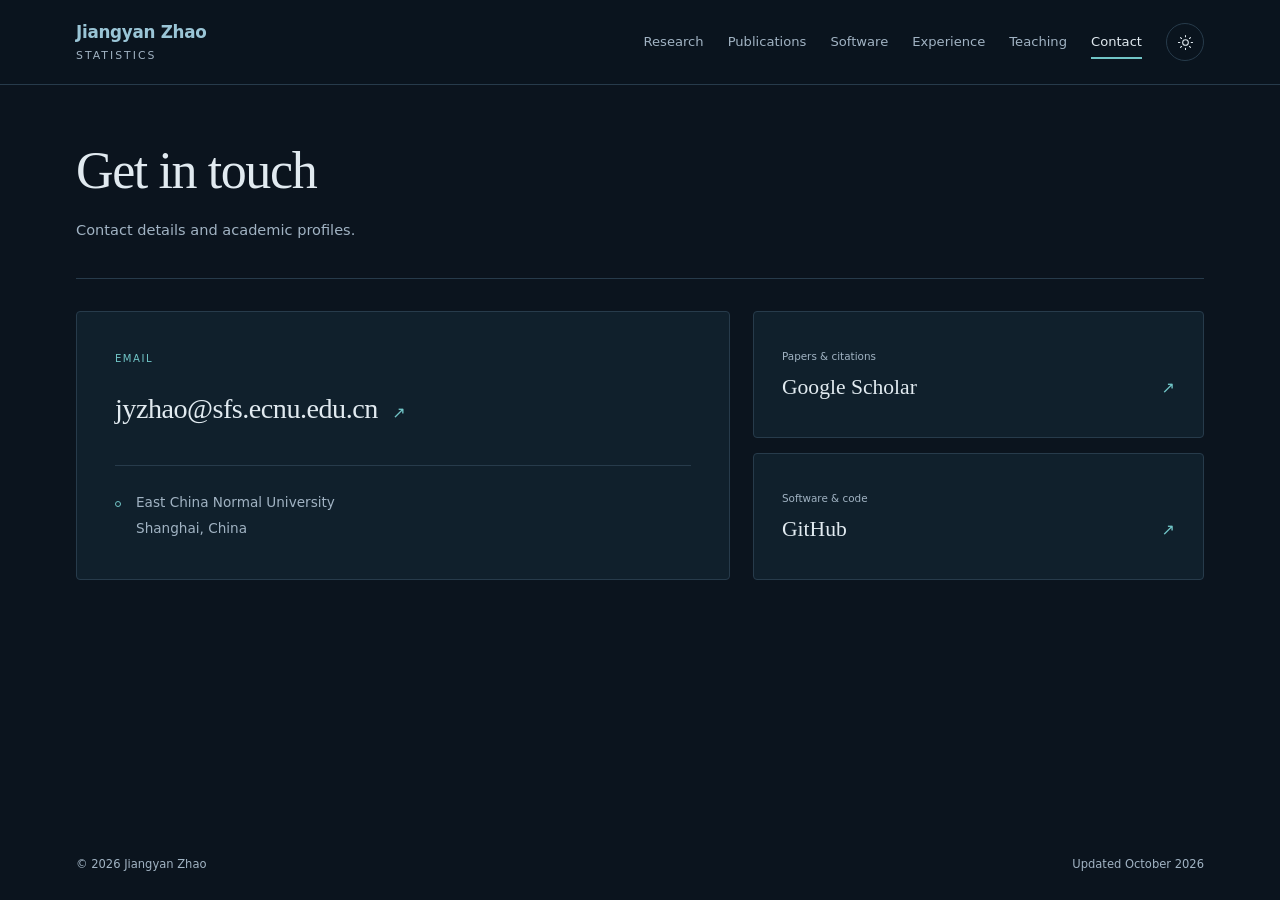
==== commit 773fa61e: "Simplify Home identity and expand Research into three connected themes; consolidate CSS" ====
--- a/contact.html
+++ b/contact.html
@@ -1 +1 @@
-<!doctype html><html lang="en"><head><meta charset="utf-8"><meta name="viewport" content="width=device-width, initial-scale=1"><meta name="description" content="Jiangyan Zhao, postdoctoral researcher in statistics at East China Normal University. Bayesian statistics, optimization, clinical trial design, and R software."><meta name="theme-color" content="#183c60"><meta property="og:type" content="website"><meta property="og:title" content="Contact | Jiangyan Zhao"><meta property="og:description" content="Bayesian statistics, optimization, clinical trial design, and statistical computing."><meta property="og:url" content="https://jiangyan-zhao.github.io/contact.html"><link rel="canonical" href="https://jiangyan-zhao.github.io/contact.html"><link rel="icon" href="assets/favicon.svg" type="image/svg+xml"><title>Contact | Jiangyan Zhao</title><link rel="stylesheet" href="assets/styles.css?v=9"><link rel="stylesheet" href="assets/visual.css?v=12"><link rel="stylesheet" href="assets/inner-pages.css?v=1"><script>try{var savedTheme=localStorage.getItem('jiangyan-theme');document.documentElement.dataset.theme=savedTheme==='light'||savedTheme==='dark'?savedTheme:'dark';}catch(e){document.documentElement.dataset.theme='dark';}</script><script src="assets/script.js?v=12" defer></script></head><body><a class="skip" href="#main">Skip to content</a><header class="site-header"><div class="header-inner"><a class="brand" href="index.html">Jiangyan Zhao<span>Statistics</span></a><nav aria-label="Main navigation"><a href="index.html">Home</a><a href="research.html">Research</a><a href="publications.html">Publications</a><a href="software.html">Software</a><a href="experience.html">Experience</a><a href="teaching.html">Teaching</a><a href="contact.html" aria-current="page">Contact</a></nav><button class="theme-toggle" type="button" hidden aria-label="Switch to dark mode"><svg class="icon-moon" viewBox="0 0 24 24" aria-hidden="true"><path d="M 20.6 14.4A 9 9 0 0 1 9.6 3.4a 9 9 0 1 0 11 11Z"/></svg><svg class="icon-sun" viewBox="0 0 24 24" aria-hidden="true"><circle cx="12" cy="12" r="4"/><path d="M12 2v2m0 16v2M2 12h2m16 0h2M5 5l1.4 1.4m11.2 11.2L19 19M5 19l1.4-1.4M17.6 6.4L19 5"/></svg></button></div></header><main id="main" class="page-contact inner-page"><section class="inner-section" id="contact"><div class="inner-heading"><div><h1>Get in touch</h1><p class="inner-lead">Contact details and academic profiles.</p></div></div><div class="contact-layout reveal"><div class="contact-primary"><p class="contact-label">Email</p><a class="contact-email" href="mailto:jyzhao@sfs.ecnu.edu.cn">jyzhao@sfs.ecnu.edu.cn <span aria-hidden="true">↗</span></a><div class="contact-location"><span class="location-point" aria-hidden="true"></span><p>East China Normal University<br>Shanghai, China</p></div></div><div class="contact-profiles"><a href="https://scholar.google.com/citations?user=xZHKXAEAAAAJ"><span class="profile-caption">Papers &amp; citations</span><span class="profile-title">Google Scholar <span aria-hidden="true">↗</span></span></a><a href="https://github.com/Jiangyan-Zhao"><span class="profile-caption">Software &amp; code</span><span class="profile-title">GitHub <span aria-hidden="true">↗</span></span></a></div></div></section></main><footer><span>© 2026 Jiangyan Zhao</span><span>Updated October 2026</span></footer></body></html>+<!doctype html><html lang="en"><head><meta charset="utf-8"><meta name="viewport" content="width=device-width, initial-scale=1"><meta name="description" content="Jiangyan Zhao, postdoctoral researcher in statistics at East China Normal University. Bayesian statistics, optimization, clinical trial design, and R software."><meta name="theme-color" content="#183c60"><meta property="og:type" content="website"><meta property="og:title" content="Contact | Jiangyan Zhao"><meta property="og:description" content="Bayesian statistics, optimization, clinical trial design, and statistical computing."><meta property="og:url" content="https://jiangyan-zhao.github.io/contact.html"><link rel="canonical" href="https://jiangyan-zhao.github.io/contact.html"><link rel="icon" href="assets/favicon.svg" type="image/svg+xml"><link rel="stylesheet" href="assets/base.css?v=14"><title>Contact | Jiangyan Zhao</title><link rel="stylesheet" href="assets/inner-pages.css?v=14"><script>try{var savedTheme=localStorage.getItem('jiangyan-theme');document.documentElement.dataset.theme=savedTheme==='light'||savedTheme==='dark'?savedTheme:'dark';}catch(e){document.documentElement.dataset.theme='dark';}</script><script src="assets/script.js?v=14" defer></script></head><body><a class="skip" href="#main">Skip to content</a><header class="site-header"><div class="header-inner"><a class="brand" href="index.html">Jiangyan Zhao<span>Statistics</span></a><nav aria-label="Main navigation"><a href="research.html">Research</a><a href="publications.html">Publications</a><a href="software.html">Software</a><a href="experience.html">Experience</a><a href="teaching.html">Teaching</a><a href="contact.html" aria-current="page">Contact</a></nav><button class="theme-toggle" type="button" hidden aria-label="Switch to dark mode"><svg class="icon-moon" viewBox="0 0 24 24" aria-hidden="true"><path d="M 20.6 14.4A 9 9 0 0 1 9.6 3.4a 9 9 0 1 0 11 11Z"/></svg><svg class="icon-sun" viewBox="0 0 24 24" aria-hidden="true"><circle cx="12" cy="12" r="4"/><path d="M12 2v2m0 16v2M2 12h2m16 0h2M5 5l1.4 1.4m11.2 11.2L19 19M5 19l1.4-1.4M17.6 6.4L19 5"/></svg></button></div></header><main id="main" class="page-contact inner-page"><section class="inner-section" id="contact"><div class="inner-heading"><div><h1>Get in touch</h1><p class="inner-lead">Contact details and academic profiles.</p></div></div><div class="contact-layout reveal"><div class="contact-primary"><p class="contact-label">Email</p><a class="contact-email" href="mailto:jyzhao@sfs.ecnu.edu.cn">jyzhao@sfs.ecnu.edu.cn <span aria-hidden="true">↗</span></a><div class="contact-location"><span class="location-point" aria-hidden="true"></span><p>East China Normal University<br>Shanghai, China</p></div></div><div class="contact-profiles"><a href="https://scholar.google.com/citations?user=xZHKXAEAAAAJ"><span class="profile-caption">Papers &amp; citations</span><span class="profile-title">Google Scholar <span aria-hidden="true">↗</span></span></a><a href="https://github.com/Jiangyan-Zhao"><span class="profile-caption">Software &amp; code</span><span class="profile-title">GitHub <span aria-hidden="true">↗</span></span></a></div></div></section></main><footer><span>© 2026 Jiangyan Zhao</span><span>Updated October 2026</span></footer></body></html>
--- a/assets/base.css
+++ b/assets/base.css
@@ -0,0 +1,85 @@
+/* Shared typography, themes, navigation and bibliography. */
+:root{color-scheme:light;--paper:#f8faf9;--ink:#172c3d;--muted:#536b7b;--accent:#174960;--cyan:#087f83;--line:#d9e3e5;--wash:#eef3f3;--card:#fff;--header:rgba(248,250,249,.88);font-size:16px;scroll-behavior:smooth;scroll-padding-top:110px}
+:root[data-theme="dark"]{color-scheme:dark;--paper:#0b141e;--ink:#e1eaf0;--muted:#a1b3c3;--accent:#9ac5d6;--cyan:#71c5c7;--line:#273b4b;--wash:#11212e;--card:#10202c;--header:rgba(11,20,30,.87)}
+*{box-sizing:border-box}
+body{margin:0;min-height:100vh;display:flex;flex-direction:column;background:var(--paper);color:var(--ink);font:1rem/1.7 system-ui,-apple-system,BlinkMacSystemFont,"Segoe UI",Arial,sans-serif}
+a{color:var(--accent);text-decoration:none;text-underline-offset:4px}
+a:hover{text-decoration:underline}
+a:focus-visible,button:focus-visible{outline:2px solid var(--cyan);outline-offset:6px;border-radius:2px}
+button{font:inherit;color:inherit}
+p{margin:0 0 1rem}
+h1,h2,h3,h4{line-height:1.25;font-weight:600;margin:0}
+h1,h2{font-family:"Iowan Old Style","Palatino Linotype",Georgia,serif;font-weight:400}
+h1{font-size:3.6rem;letter-spacing:-1.4px}
+h2{font-size:2.2rem;letter-spacing:-.5px}
+h3{font-size:1.16rem}
+h4{font-size:1.1rem}
+svg{display:block;max-width:100%}
+main,footer,.header-inner{max-width:1200px;margin:auto;padding-left:36px;padding-right:36px}
+main{width:100%;flex:1}
+footer{width:100%;padding-top:23px;padding-bottom:25px;display:flex;justify-content:space-between;font-size:.72rem;color:var(--muted)}
+.skip{position:absolute;top:-80px;left:20px;background:var(--ink);color:var(--paper);padding:8px 16px;z-index:20}
+.skip:focus{top:12px}
+.site-header{background:var(--header);border-bottom:1px solid var(--line);position:sticky;top:0;z-index:10;backdrop-filter:none;-webkit-backdrop-filter:none}
+.site-header.is-scrolled{backdrop-filter:blur(14px);-webkit-backdrop-filter:blur(14px)}
+.header-inner{min-height:84px;display:grid;grid-template-columns:auto 1fr auto;align-items:center;gap:24px}
+.brand{font-size:1.05rem;font-weight:650;line-height:1.2;letter-spacing:-.3px;white-space:nowrap}
+.brand span{display:block;color:var(--muted);font-size:.68rem;font-weight:500;margin-top:7px;letter-spacing:2px;text-transform:uppercase}
+.site-header nav{display:flex;align-items:center;justify-content:flex-end;gap:24px;font-size:.82rem}
+.site-header nav a{position:relative;white-space:nowrap;padding:8px 0;color:var(--muted)}
+.site-header nav a::after{content:"";position:absolute;left:0;bottom:2px;width:100%;height:2px;background:var(--cyan);transform:scaleX(0);transform-origin:left;transition:transform .22s}
+.site-header nav a:hover,.site-header nav a[aria-current="page"]{color:var(--ink);text-decoration:none}
+.site-header nav a:hover::after,.site-header nav a[aria-current="page"]::after{transform:scaleX(1)}
+.theme-toggle{border:1px solid var(--line);border-radius:50%;background:transparent;width:38px;height:38px;display:grid;place-items:center;cursor:pointer;transition:border-color .2s,background .2s}
+.theme-toggle[hidden]{display:none}
+.theme-toggle:hover{border-color:var(--cyan);background:var(--wash)}
+.theme-toggle svg{width:17px;height:17px;fill:none;stroke:currentColor;stroke-width:1.5;stroke-linecap:round;stroke-linejoin:round}
+.theme-toggle .icon-sun{display:none}
+[data-theme="dark"] .theme-toggle .icon-sun{display:block}
+[data-theme="dark"] .theme-toggle .icon-moon{display:none}
+.eyebrow{font-size:.69rem;font-weight:600;line-height:1.6;letter-spacing:1.7px;text-transform:uppercase;color:var(--muted);margin-bottom:17px}
+.inline-arrow{font-size:.82rem;border-bottom:1px solid var(--line);padding-bottom:5px}
+.inline-arrow:hover{border-color:var(--cyan);text-decoration:none}
+.inline-arrow span{display:inline-block;margin-left:10px;transition:transform .2s}
+.inline-arrow:hover span{transform:translate(2px,-2px)}
+.text-links{display:flex;gap:19px;flex-wrap:wrap;margin-top:11px;font-size:.85rem}
+.text-links a{border-bottom:1px solid var(--line);line-height:1.8}
+.text-links a:hover{border-color:var(--cyan);text-decoration:none}
+.section{padding:51px 0 55px;border-bottom:1px solid var(--line)}
+.section-heading{margin-bottom:31px}
+.group-heading{font-size:.84rem;font-weight:600;text-transform:uppercase;letter-spacing:1px;color:var(--muted);margin-bottom:12px}
+.timeline{list-style:none;margin:0;padding:0}
+.timeline>li{display:grid;grid-template-columns:170px minmax(0,1fr);gap:32px;margin-bottom:26px}
+.timeline>li:last-child{margin-bottom:0}
+.timeline p{color:var(--muted);margin:0;font-size:.95rem}
+.visits b{font-weight:500;color:var(--ink)}
+.page-publications{max-width:1100px}
+.publications{margin:0}
+.page-publications .publication:hover::marker{color:var(--cyan)}
+.reveal-ready{opacity:0;transform:translateY(20px);transition:opacity .65s ease,transform .65s ease}
+.reveal-ready.is-visible,.reveal-ready:focus-within{opacity:1;transform:none}
+@media(max-width:1100px){.header-inner{gap:18px}.site-header nav{gap:19px}}
+@media(max-width:900px){.header-inner{grid-template-columns:1fr auto;padding-top:16px;padding-bottom:12px;row-gap:12px}.brand span{display:none}.site-header nav{grid-column:1/-1;grid-row:2;justify-content:flex-start;gap:23px;overflow-x:auto;flex-wrap:nowrap;max-width:100%;padding-bottom:2px}.theme-toggle{grid-column:2;grid-row:1}}
+@media(max-width:720px){:root{scroll-padding-top:135px}main,footer,.header-inner{padding-left:22px;padding-right:22px}.header-inner{min-height:106px}.brand{font-size:1rem}.site-header nav{gap:21px;font-size:.78rem}.theme-toggle{width:33px;height:33px}h1{font-size:2.65rem;letter-spacing:-.7px}h2{font-size:1.9rem}.section{padding:36px 0 39px}.section-heading{margin-bottom:25px}footer{font-size:.67rem;gap:15px}}
+@media(prefers-reduced-motion:reduce){:root{scroll-behavior:auto}*,*::before,*::after{animation:none!important;transition:none!important}.reveal-ready{opacity:1;transform:none}}
+@media print{:root{--paper:#fff;--ink:#172c3d;--muted:#536b7b;--accent:#174960;--cyan:#087f83;--line:#d9e3e5}.site-header,.skip,footer{display:none}main{padding:0;max-width:none}.section{break-inside:avoid;padding:24px 0}a{color:inherit}.reveal-ready{opacity:1;transform:none}}
+
+/* Compact bibliography matching the author's reference sample. */
+.page-publications .section-heading{margin-bottom:24px}
+.page-publications .authorship-key{display:flex;flex-wrap:wrap;gap:4px 20px;font-size:.82rem;color:var(--muted);line-height:1.5;margin-bottom:0}
+.page-publications sup{font-size:.7em;line-height:0}
+.page-publications .publications{list-style:decimal outside;padding-left:2.25rem}
+.page-publications .publication{display:list-item;border:0;padding:0;margin:0 0 18px}
+.page-publications .publication::marker{content:"[" counter(list-item) "] ";color:var(--muted);font-size:.9rem;font-variant-numeric:tabular-nums}
+.page-publications .citation{padding-left:0;text-indent:0;margin:0;font-family:"Times New Roman",Times,serif;font-size:1.06rem;line-height:1.6}
+.page-publications .citation a{color:var(--ink)}
+.page-publications .citation strong{font-weight:700}
+.page-publications .review-status{color:var(--muted)}
+.page-publications .text-links{margin-top:4px;margin-left:0;gap:6px 16px;font-size:.8rem}
+.page-publications .publication-group-heading{margin-top:28px}
+.page-publications .group-heading{padding-bottom:8px;border-bottom:1px solid var(--line);margin-bottom:17px}
+@media(max-width:720px){.page-publications .citation{font-size:1rem;line-height:1.6}.page-publications .authorship-key{font-size:.78rem;gap:5px}.page-publications .authorship-key span{display:block;flex-basis:100%}.page-publications .publication{margin-bottom:19px}}
+
+.page-publications .publication-title-row{display:flex;align-items:baseline;flex-wrap:wrap;gap:10px 22px}
+.page-publications .scholar-link{font-size:.9rem;border-bottom:1px solid #b4c6d6;line-height:1.8}
+.page-publications .scholar-link:hover{border-color:var(--accent);text-decoration:none}
--- a/assets/inner-pages.css
+++ b/assets/inner-pages.css
@@ -1,23 +1,38 @@
-/* Dedicated-page layouts share the home's editorial, statistical vocabulary. */
+/* Dedicated pages: Research, Publications, Software, Experience, Teaching, Contact. */
+.page-research .inner-heading{display:block}
+.research-intro{font-size:.95rem;line-height:1.9;color:var(--muted);max-width:800px;margin:0 0 25px}
+.research-index{display:flex;flex-wrap:wrap;gap:12px 30px;padding:0 0 31px;font-size:.77rem}
+.research-index a{border-bottom:1px solid var(--line);padding-bottom:5px}
+.research-index a:hover{border-color:var(--cyan);text-decoration:none}
+.research-index a span{display:inline-block;margin-left:9px;color:var(--cyan)}
+.research-thread{display:grid;grid-template-columns:300px minmax(0,1fr);gap:65px;padding:45px 0 48px;border-top:1px solid var(--line);scroll-margin-top:110px}
+.thread-title h2{font-size:2.1rem;line-height:1.25;letter-spacing:-.55px}
+.thread-title p{color:var(--cyan);font-size:.74rem;line-height:1.8;max-width:240px;margin:17px 0 0}
+.thread-question{font:400 1.5rem/1.55 Georgia,serif;letter-spacing:-.15px;margin:0 0 26px;max-width:720px}
+.thread-content h3{font-size:.63rem;letter-spacing:1.4px;text-transform:uppercase;color:var(--cyan);margin-bottom:11px}
+.thread-method>p{font-size:.86rem;line-height:1.9;color:var(--muted);margin:0;max-width:700px}
+.thread-work{border-left:1px solid var(--line);padding-left:20px;margin-top:29px}
+.research-work-title{font:400 1.1rem/1.5 Georgia,serif;color:var(--ink);display:inline-block;max-width:700px}
+.research-work-title span{font: .85rem system-ui,sans-serif;color:var(--cyan);white-space:nowrap}
+.research-work-venue{font-size:.73rem;color:var(--muted);margin:9px 0 0;line-height:1.8}
+.research-work-note{font-size:.79rem;line-height:1.8;color:var(--muted);margin:10px 0 0}
+.thread-work .text-links{font-size:.74rem;margin-top:9px;gap:15px}
+.computing-band{display:grid;grid-template-columns:300px minmax(0,1fr);gap:65px;padding:33px 0;border-top:1px solid var(--line);border-bottom:1px solid var(--line)}
+.computing-band .eyebrow{font-size:.6rem;color:var(--cyan);margin-bottom:10px}
+.computing-band h2{font-size:1.6rem;letter-spacing:-.3px}
+.computing-band>div>p:not(.eyebrow){color:var(--muted);font-size:.86rem;line-height:1.9;margin:0}
+.computing-band .text-links{font-size:.76rem;margin-top:14px}
+@media(max-width:1000px){.research-thread,.computing-band{grid-template-columns:250px minmax(0,1fr);gap:40px}.thread-title h2{font-size:1.85rem}.thread-question{font-size:1.3rem}}
+@media(max-width:720px){.research-intro{font-size:.85rem;margin-bottom:20px}.research-index{display:grid;grid-template-columns:1fr;gap:10px;font-size:.74rem;padding-bottom:28px;justify-items:start}.research-thread{grid-template-columns:1fr;gap:24px;padding:32px 0;scroll-margin-top:135px}.thread-title h2{font-size:1.85rem}.thread-title h2 br{display:none}.thread-title p{max-width:none;margin-top:9px}.thread-question{font-size:1.2rem;margin-bottom:23px}.thread-method>p{font-size:.82rem}.thread-work{padding-left:16px;margin-top:24px}.research-work-title{font-size:1.05rem}.research-work-venue{font-size:.69rem}.research-work-note{font-size:.75rem}.computing-band{grid-template-columns:1fr;gap:21px;padding:30px 0}.computing-band>div>p:not(.eyebrow){font-size:.82rem}}
+@media print{.research-thread{padding:25px 0;break-inside:avoid;grid-template-columns:220px 1fr;gap:30px}.thread-title h2{font-size:1.6rem}.thread-question{font-size:1.2rem}.computing-band{grid-template-columns:220px 1fr;gap:30px}}
 .inner-page .inner-section{padding:56px 0 55px}
 .inner-heading{display:grid;grid-template-columns:1fr 220px;align-items:center;gap:35px;border-bottom:1px solid var(--line);padding:0 0 35px;margin-bottom:32px}
 .inner-heading h1{font-size:3.25rem;line-height:1.14;letter-spacing:-1.4px}
 .inner-lead{color:var(--muted);font-size:.91rem;line-height:1.8;margin:17px 0 0}
 .heading-glyph{justify-self:end;width:180px;opacity:.65}
-.heading-glyph svg,.field-glyph svg,.package-glyph svg{fill:none;stroke:var(--line);stroke-width:1.25;width:100%;height:auto}
+.heading-glyph svg,.package-glyph svg{fill:none;stroke:var(--line);stroke-width:1.25;width:100%;height:auto}
 .glyph-accent{stroke:var(--cyan)!important;stroke-width:1.8}
 .glyph-target{fill:var(--cyan);stroke:none}
-.research-fields{display:grid;grid-template-columns:1fr 1fr;gap:18px}
-.research-field{display:grid;grid-template-columns:110px 1fr;gap:25px;align-items:center;border:1px solid var(--line);border-radius:4px;background:var(--card);padding:27px 29px;min-height:174px;transition:border-color .25s,background .25s}
-.research-field:hover{border-color:var(--cyan);background:var(--wash)}
-.field-glyph{width:110px}
-.research-field h3{font:400 1.37rem/1.35 Georgia,serif;letter-spacing:-.2px}
-.research-field p{font-size:.85rem;color:var(--muted);line-height:1.8;margin:12px 0 0}
-.research-principle{display:flex;flex-wrap:wrap;align-items:center;justify-content:space-between;gap:12px 24px;margin-top:31px;padding:22px 0;border-top:1px solid var(--line);border-bottom:1px solid var(--line)}
-.research-principle>span{font-size:.63rem;letter-spacing:1.2px;text-transform:uppercase;color:var(--cyan)}
-.research-principle p{font:400 1rem/1.5 Georgia,serif;margin:0}
-.research-principle a{font-size:.75rem;border-bottom:1px solid var(--line)}
-.research-principle a span{margin-left:8px}
 .featured-package{display:grid;grid-template-columns:1fr 1.1fr;gap:40px;align-items:center;border:1px solid var(--line);border-radius:5px;background:var(--card);padding:33px;margin-bottom:22px}
 .package-kind{color:var(--cyan);font-size:.64rem;font-weight:600;letter-spacing:1.2px;text-transform:uppercase;margin:0 0 13px}
 .package-copy h2{font:500 3.6rem/1.1 system-ui,sans-serif;letter-spacing:-2px;margin-bottom:10px}
@@ -84,7 +99,59 @@
 .page-publications.inner-page .group-heading{font-size:.73rem;letter-spacing:1.6px;color:var(--cyan);border-bottom-color:var(--line);padding-bottom:10px}
 .page-publications.inner-page .text-links a{font-size:.76rem;color:var(--accent);border-bottom:1px solid transparent}
 .page-publications.inner-page .text-links a:hover{border-bottom-color:var(--cyan)}
-@media(max-width:1000px){.research-field{grid-template-columns:85px 1fr;gap:19px;padding:24px}.field-glyph{width:85px}.research-field h3{font-size:1.22rem}.featured-package{gap:27px;padding:27px}.package-copy h2{font-size:3rem}.academic-timeline::before{left:170px}.academic-timeline>li{grid-template-columns:145px minmax(0,1fr);gap:50px}.academic-timeline>li::before{left:166px}.teaching-appointment{grid-template-columns:190px minmax(0,1fr);gap:35px;padding:32px}.contact-primary{padding:30px}}
-@media(max-width:720px){.inner-page .inner-section{padding:36px 0 39px}.inner-heading{grid-template-columns:1fr;gap:0;margin-bottom:25px;padding-bottom:25px}.inner-heading h1{font-size:2.25rem;letter-spacing:-.8px}.inner-lead{font-size:.8rem;margin-top:13px}.heading-glyph{display:none}.research-fields{grid-template-columns:1fr;gap:14px}.research-field{grid-template-columns:75px 1fr;gap:18px;padding:23px;min-height:145px}.field-glyph{width:75px}.research-field h3{font-size:1.2rem}.research-field p{font-size:.78rem;margin-top:9px}.research-principle{margin-top:23px;display:block}.research-principle p{margin:12px 0;font-size:1rem}.research-principle a{font-size:.7rem}.featured-package{grid-template-columns:1fr;padding:25px;gap:28px}.package-copy h2{font-size:3rem}.package-copy>p:not(.package-kind):not(.package-subtitle):not(.package-venue),.package-card>p:not(.package-kind):not(.package-subtitle){font-size:.81rem}.package-browser-bar{font-size:.47rem;gap:8px}.package-grid{grid-template-columns:1fr;gap:15px}.package-card{padding:25px}.academic-timeline::before{left:5px;top:20px;bottom:40px}.academic-timeline>li{grid-template-columns:1fr;gap:12px;padding-left:25px;margin-bottom:26px}.academic-timeline>li::before{left:1px;top:10px}.academic-timeline .time{padding:0;font-size:.75rem}.academic-timeline>li>div{padding:21px}.academic-timeline h3{font-size:1.17rem}.academic-timeline p{font-size:.8rem}.academic-timeline .visits{padding-left:13px;margin-top:17px}.academic-timeline .visits p{font-size:.71rem}.teaching-appointment{grid-template-columns:1fr;padding:28px 25px;gap:29px}.teaching-years{border-right:0;border-bottom:1px solid var(--line);padding:0 0 23px;display:flex;flex-wrap:wrap;align-items:baseline;gap:13px 25px}.teaching-years p{width:100%;max-width:none;margin:0}.teaching-years>span{font-size:3.2rem;letter-spacing:-1.5px}.teaching-years>span+span{margin-top:0}.teaching-details h2{font-size:1.8rem}.teaching-responsibility{font-size:.82rem;margin-top:18px}.contact-layout{grid-template-columns:1fr;gap:18px}.contact-primary{padding:28px 25px}.contact-email{font-size:1.32rem}.contact-location{margin-top:24px;padding-top:20px}.contact-profiles{gap:13px}.contact-profiles>a{padding:23px 25px}.page-publications.inner-page .section{padding-top:36px}.page-publications.inner-page .publication-title-row{gap:13px 20px}.page-publications.inner-page .publication-title-row h2{font-size:2.25rem;letter-spacing:-.8px}.page-publications.inner-page .section-heading{padding-bottom:20px;margin-bottom:23px}.page-publications.inner-page .authorship-key{font-size:.72rem;gap:7px}.page-publications.inner-page .text-links a{font-size:.72rem}}
-@media(prefers-reduced-motion:reduce){.research-field,.package-card,.contact-profiles>a{transition:none}.package-card:hover,.contact-profiles>a:hover{transform:none}}
-@media print{.inner-heading{padding-bottom:15px;margin-bottom:20px}.inner-heading h1{font-size:2rem}.heading-glyph{display:none}.inner-page .inner-section{padding:20px 0}.research-field,.featured-package,.package-card,.academic-timeline>li,.teaching-appointment{break-inside:avoid}.page-publications.inner-page .publication-title-row h2{font-size:2rem}.page-publications.inner-page .section-heading{padding-bottom:15px}.contact-email{font-size:1.4rem}}
+@media(max-width:1000px){.featured-package{gap:27px;padding:27px}
+.package-copy h2{font-size:3rem}
+.academic-timeline::before{left:170px}
+.academic-timeline>li{grid-template-columns:145px minmax(0,1fr);gap:50px}
+.academic-timeline>li::before{left:166px}
+.teaching-appointment{grid-template-columns:190px minmax(0,1fr);gap:35px;padding:32px}
+.contact-primary{padding:30px}}
+@media(max-width:720px){.inner-page .inner-section{padding:36px 0 39px}
+.inner-heading{grid-template-columns:1fr;gap:0;margin-bottom:25px;padding-bottom:25px}
+.inner-heading h1{font-size:2.25rem;letter-spacing:-.8px}
+.inner-lead{font-size:.8rem;margin-top:13px}
+.heading-glyph{display:none}
+.featured-package{grid-template-columns:1fr;padding:25px;gap:28px}
+.package-copy h2{font-size:3rem}
+.package-copy>p:not(.package-kind):not(.package-subtitle):not(.package-venue),.package-card>p:not(.package-kind):not(.package-subtitle){font-size:.81rem}
+.package-browser-bar{font-size:.47rem;gap:8px}
+.package-grid{grid-template-columns:1fr;gap:15px}
+.package-card{padding:25px}
+.academic-timeline::before{left:5px;top:20px;bottom:40px}
+.academic-timeline>li{grid-template-columns:1fr;gap:12px;padding-left:25px;margin-bottom:26px}
+.academic-timeline>li::before{left:1px;top:10px}
+.academic-timeline .time{padding:0;font-size:.75rem}
+.academic-timeline>li>div{padding:21px}
+.academic-timeline h3{font-size:1.17rem}
+.academic-timeline p{font-size:.8rem}
+.academic-timeline .visits{padding-left:13px;margin-top:17px}
+.academic-timeline .visits p{font-size:.71rem}
+.teaching-appointment{grid-template-columns:1fr;padding:28px 25px;gap:29px}
+.teaching-years{border-right:0;border-bottom:1px solid var(--line);padding:0 0 23px;display:flex;flex-wrap:wrap;align-items:baseline;gap:13px 25px}
+.teaching-years p{width:100%;max-width:none;margin:0}
+.teaching-years>span{font-size:3.2rem;letter-spacing:-1.5px}
+.teaching-years>span+span{margin-top:0}
+.teaching-details h2{font-size:1.8rem}
+.teaching-responsibility{font-size:.82rem;margin-top:18px}
+.contact-layout{grid-template-columns:1fr;gap:18px}
+.contact-primary{padding:28px 25px}
+.contact-email{font-size:1.32rem}
+.contact-location{margin-top:24px;padding-top:20px}
+.contact-profiles{gap:13px}
+.contact-profiles>a{padding:23px 25px}
+.page-publications.inner-page .section{padding-top:36px}
+.page-publications.inner-page .publication-title-row{gap:13px 20px}
+.page-publications.inner-page .publication-title-row h2{font-size:2.25rem;letter-spacing:-.8px}
+.page-publications.inner-page .section-heading{padding-bottom:20px;margin-bottom:23px}
+.page-publications.inner-page .authorship-key{font-size:.72rem;gap:7px}
+.page-publications.inner-page .text-links a{font-size:.72rem}}
+@media(prefers-reduced-motion:reduce){.package-card,.contact-profiles>a{transition:none}
+.package-card:hover,.contact-profiles>a:hover{transform:none}}
+@media print{.inner-heading{padding-bottom:15px;margin-bottom:20px}
+.inner-heading h1{font-size:2rem}
+.heading-glyph{display:none}
+.inner-page .inner-section{padding:20px 0}
+.featured-package,.package-card,.academic-timeline>li,.teaching-appointment{break-inside:avoid}
+.page-publications.inner-page .publication-title-row h2{font-size:2rem}
+.page-publications.inner-page .section-heading{padding-bottom:15px}
+.contact-email{font-size:1.4rem}}
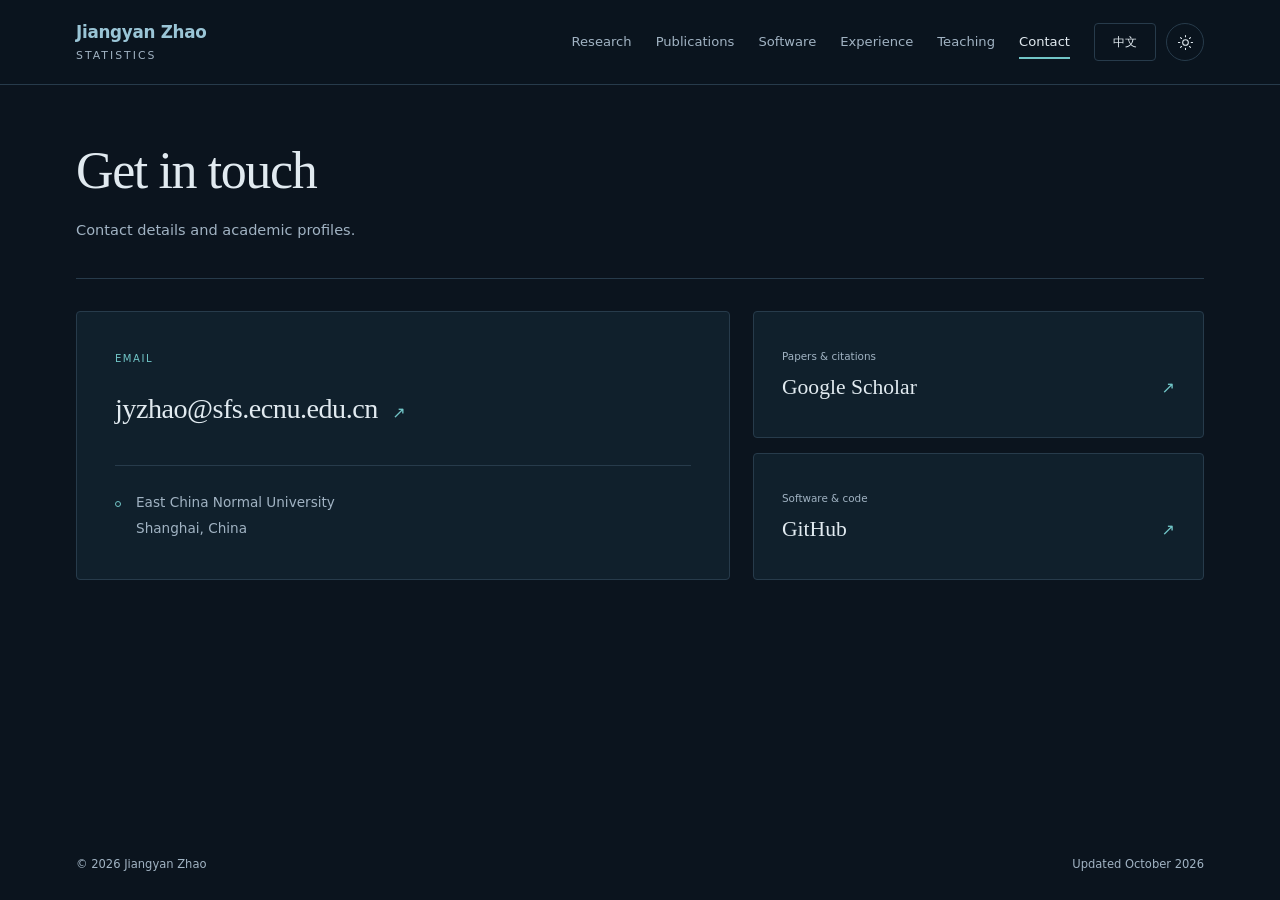
==== commit b31cb94d: "Add English-first Chinese language toggle across all academic pages" ====
--- a/contact.html
+++ b/contact.html
@@ -1 +1 @@
-<!doctype html><html lang="en"><head><meta charset="utf-8"><meta name="viewport" content="width=device-width, initial-scale=1"><meta name="description" content="Jiangyan Zhao, postdoctoral researcher in statistics at East China Normal University. Bayesian statistics, optimization, clinical trial design, and R software."><meta name="theme-color" content="#183c60"><meta property="og:type" content="website"><meta property="og:title" content="Contact | Jiangyan Zhao"><meta property="og:description" content="Bayesian statistics, optimization, clinical trial design, and statistical computing."><meta property="og:url" content="https://jiangyan-zhao.github.io/contact.html"><link rel="canonical" href="https://jiangyan-zhao.github.io/contact.html"><link rel="icon" href="assets/favicon.svg" type="image/svg+xml"><link rel="stylesheet" href="assets/base.css?v=14"><title>Contact | Jiangyan Zhao</title><link rel="stylesheet" href="assets/inner-pages.css?v=14"><script>try{var savedTheme=localStorage.getItem('jiangyan-theme');document.documentElement.dataset.theme=savedTheme==='light'||savedTheme==='dark'?savedTheme:'dark';}catch(e){document.documentElement.dataset.theme='dark';}</script><script src="assets/script.js?v=14" defer></script></head><body><a class="skip" href="#main">Skip to content</a><header class="site-header"><div class="header-inner"><a class="brand" href="index.html">Jiangyan Zhao<span>Statistics</span></a><nav aria-label="Main navigation"><a href="research.html">Research</a><a href="publications.html">Publications</a><a href="software.html">Software</a><a href="experience.html">Experience</a><a href="teaching.html">Teaching</a><a href="contact.html" aria-current="page">Contact</a></nav><button class="theme-toggle" type="button" hidden aria-label="Switch to dark mode"><svg class="icon-moon" viewBox="0 0 24 24" aria-hidden="true"><path d="M 20.6 14.4A 9 9 0 0 1 9.6 3.4a 9 9 0 1 0 11 11Z"/></svg><svg class="icon-sun" viewBox="0 0 24 24" aria-hidden="true"><circle cx="12" cy="12" r="4"/><path d="M12 2v2m0 16v2M2 12h2m16 0h2M5 5l1.4 1.4m11.2 11.2L19 19M5 19l1.4-1.4M17.6 6.4L19 5"/></svg></button></div></header><main id="main" class="page-contact inner-page"><section class="inner-section" id="contact"><div class="inner-heading"><div><h1>Get in touch</h1><p class="inner-lead">Contact details and academic profiles.</p></div></div><div class="contact-layout reveal"><div class="contact-primary"><p class="contact-label">Email</p><a class="contact-email" href="mailto:jyzhao@sfs.ecnu.edu.cn">jyzhao@sfs.ecnu.edu.cn <span aria-hidden="true">↗</span></a><div class="contact-location"><span class="location-point" aria-hidden="true"></span><p>East China Normal University<br>Shanghai, China</p></div></div><div class="contact-profiles"><a href="https://scholar.google.com/citations?user=xZHKXAEAAAAJ"><span class="profile-caption">Papers &amp; citations</span><span class="profile-title">Google Scholar <span aria-hidden="true">↗</span></span></a><a href="https://github.com/Jiangyan-Zhao"><span class="profile-caption">Software &amp; code</span><span class="profile-title">GitHub <span aria-hidden="true">↗</span></span></a></div></div></section></main><footer><span>© 2026 Jiangyan Zhao</span><span>Updated October 2026</span></footer></body></html>
+<!doctype html><html lang="en"><head><meta charset="utf-8"><meta name="viewport" content="width=device-width, initial-scale=1"><meta name="description" content="Jiangyan Zhao, postdoctoral researcher in statistics at East China Normal University. Bayesian statistics, optimization, clinical trial design, and R software." data-i18n-content="attribute.jiangyan-zhao-postdoctoral-researcher-in-statistic-92"><meta name="theme-color" content="#183c60"><meta property="og:type" content="website"><meta property="og:title" content="Contact | Jiangyan Zhao" data-i18n-content="attribute.contact-jiangyan-zhao"><meta property="og:description" content="Bayesian statistics, optimization, clinical trial design, and statistical computing." data-i18n-content="attribute.bayesian-statistics-optimization-clinical-trial-de"><meta property="og:url" content="https://jiangyan-zhao.github.io/contact.html"><link rel="canonical" href="https://jiangyan-zhao.github.io/contact.html"><link rel="icon" href="assets/favicon.svg" type="image/svg+xml"><link rel="stylesheet" href="assets/base.css?v=16"><title data-i18n="attribute.contact-jiangyan-zhao">Contact | Jiangyan Zhao</title><link rel="stylesheet" href="assets/inner-pages.css?v=14"><script>try{var savedTheme=localStorage.getItem('jiangyan-theme');document.documentElement.dataset.theme=savedTheme==='light'||savedTheme==='dark'?savedTheme:'dark';}catch(e){document.documentElement.dataset.theme='dark';}</script><script src="assets/i18n.js?v=1" defer></script><script src="assets/script.js?v=16" defer></script></head><body><a class="skip" href="#main" data-i18n="text.skip-to-content">Skip to content</a><header class="site-header"><div class="header-inner"><a class="brand" href="index.html" data-i18n-html="html.jiangyan-zhao-span-statistics-span">Jiangyan Zhao<span>Statistics</span></a><nav aria-label="Main navigation" data-i18n-aria-label="attribute.main-navigation"><a href="research.html" data-i18n="text.research">Research</a><a href="publications.html" data-i18n="text.publications">Publications</a><a href="software.html" data-i18n="text.software">Software</a><a href="experience.html" data-i18n="text.experience">Experience</a><a href="teaching.html" data-i18n="text.teaching">Teaching</a><a href="contact.html" aria-current="page" data-i18n="text.contact">Contact</a></nav><div class="header-controls"><button class="language-toggle" type="button" hidden aria-label="Switch to Chinese" lang="zh-CN">中文</button><button class="theme-toggle" type="button" hidden aria-label="Switch to dark mode"><svg class="icon-moon" viewBox="0 0 24 24" aria-hidden="true"><path d="M 20.6 14.4A 9 9 0 0 1 9.6 3.4a 9 9 0 1 0 11 11Z"/></svg><svg class="icon-sun" viewBox="0 0 24 24" aria-hidden="true"><circle cx="12" cy="12" r="4"/><path d="M12 2v2m0 16v2M2 12h2m16 0h2M5 5l1.4 1.4m11.2 11.2L19 19M5 19l1.4-1.4M17.6 6.4L19 5"/></svg></button></div></div></header><main id="main" class="page-contact inner-page"><section class="inner-section" id="contact"><div class="inner-heading"><div><h1 data-i18n="text.get-in-touch">Get in touch</h1><p class="inner-lead" data-i18n="text.contact-details-and-academic-profiles">Contact details and academic profiles.</p></div></div><div class="contact-layout reveal"><div class="contact-primary"><p class="contact-label" data-i18n="text.email">Email</p><a class="contact-email" href="mailto:jyzhao@sfs.ecnu.edu.cn">jyzhao@sfs.ecnu.edu.cn <span aria-hidden="true">↗</span></a><div class="contact-location"><span class="location-point" aria-hidden="true"></span><p data-i18n-html="html.east-china-normal-university-br-shanghai-china">East China Normal University<br>Shanghai, China</p></div></div><div class="contact-profiles"><a href="https://scholar.google.com/citations?user=xZHKXAEAAAAJ"><span class="profile-caption" data-i18n="text.papers-citations">Papers &amp; citations</span><span class="profile-title" data-i18n-html="html.google-scholar-span-aria-hidden-true-span">Google Scholar <span aria-hidden="true">↗</span></span></a><a href="https://github.com/Jiangyan-Zhao"><span class="profile-caption" data-i18n="text.software-code">Software &amp; code</span><span class="profile-title">GitHub <span aria-hidden="true">↗</span></span></a></div></div></section></main><footer><span data-i18n="text.2026-jiangyan-zhao">© 2026 Jiangyan Zhao</span><span data-i18n="text.updated-october-2026">Updated October 2026</span></footer></body></html>
--- a/assets/base.css
+++ b/assets/base.css
@@ -23,6 +23,10 @@
 .site-header{background:var(--header);border-bottom:1px solid var(--line);position:sticky;top:0;z-index:10;backdrop-filter:none;-webkit-backdrop-filter:none}
 .site-header.is-scrolled{backdrop-filter:blur(14px);-webkit-backdrop-filter:blur(14px)}
 .header-inner{min-height:84px;display:grid;grid-template-columns:auto 1fr auto;align-items:center;gap:24px}
+.header-controls{display:flex;align-items:center;gap:10px}
+.language-toggle{border:1px solid var(--line);border-radius:4px;background:transparent;padding:0 11px;height:38px;min-width:62px;font-size:.75rem;line-height:1;white-space:nowrap;cursor:pointer;transition:border-color .2s,background .2s}
+.language-toggle[hidden]{display:none}
+.language-toggle:hover{border-color:var(--cyan);background:var(--wash)}
 .brand{font-size:1.05rem;font-weight:650;line-height:1.2;letter-spacing:-.3px;white-space:nowrap}
 .brand span{display:block;color:var(--muted);font-size:.68rem;font-weight:500;margin-top:7px;letter-spacing:2px;text-transform:uppercase}
 .site-header nav{display:flex;align-items:center;justify-content:flex-end;gap:24px;font-size:.82rem}
@@ -59,10 +63,15 @@
 .reveal-ready{opacity:0;transform:translateY(20px);transition:opacity .65s ease,transform .65s ease}
 .reveal-ready.is-visible,.reveal-ready:focus-within{opacity:1;transform:none}
 @media(max-width:1100px){.header-inner{gap:18px}.site-header nav{gap:19px}}
-@media(max-width:900px){.header-inner{grid-template-columns:1fr auto;padding-top:16px;padding-bottom:12px;row-gap:12px}.brand span{display:none}.site-header nav{grid-column:1/-1;grid-row:2;justify-content:flex-start;gap:23px;overflow-x:auto;flex-wrap:nowrap;max-width:100%;padding-bottom:2px}.theme-toggle{grid-column:2;grid-row:1}}
+@media(max-width:900px){.header-inner{grid-template-columns:1fr auto;padding-top:16px;padding-bottom:12px;row-gap:12px}.brand span{display:none}.site-header nav{grid-column:1/-1;grid-row:2;justify-content:flex-start;gap:23px;overflow-x:auto;flex-wrap:nowrap;max-width:100%;padding-bottom:2px}.header-controls{grid-column:2;grid-row:1}}
 @media(max-width:720px){:root{scroll-padding-top:135px}main,footer,.header-inner{padding-left:22px;padding-right:22px}.header-inner{min-height:106px}.brand{font-size:1rem}.site-header nav{gap:21px;font-size:.78rem}.theme-toggle{width:33px;height:33px}h1{font-size:2.65rem;letter-spacing:-.7px}h2{font-size:1.9rem}.section{padding:36px 0 39px}.section-heading{margin-bottom:25px}footer{font-size:.67rem;gap:15px}}
 @media(prefers-reduced-motion:reduce){:root{scroll-behavior:auto}*,*::before,*::after{animation:none!important;transition:none!important}.reveal-ready{opacity:1;transform:none}}
 @media print{:root{--paper:#fff;--ink:#172c3d;--muted:#536b7b;--accent:#174960;--cyan:#087f83;--line:#d9e3e5}.site-header,.skip,footer{display:none}main{padding:0;max-width:none}.section{break-inside:avoid;padding:24px 0}a{color:inherit}.reveal-ready{opacity:1;transform:none}}
+html[lang="zh-CN"] h1,html[lang="zh-CN"] h2{letter-spacing:0}
+html[lang="zh-CN"] .hero h1{letter-spacing:1px}
+html[lang="zh-CN"] .hero h1 .chinese-name{letter-spacing:.5px}
+html[lang="zh-CN"] .eyebrow{letter-spacing:1px}
+@media(max-width:720px){.language-toggle{height:33px;min-width:58px;font-size:.72rem}.header-controls{gap:8px}}
 
 /* Compact bibliography matching the author's reference sample. */
 .page-publications .section-heading{margin-bottom:24px}
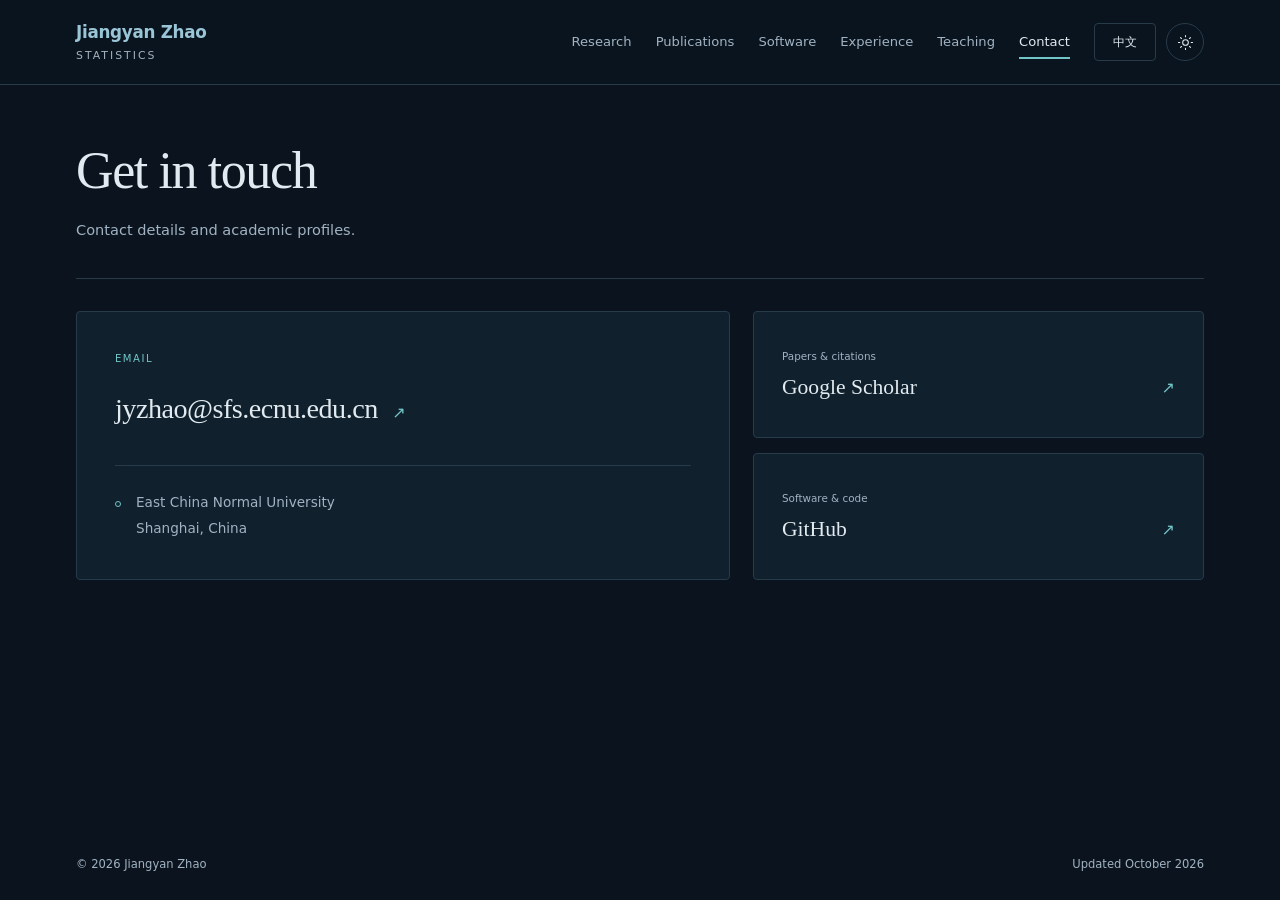
==== commit 8e34cfbd: "Polish Chinese academic copy and refresh translation cache" ====
--- a/contact.html
+++ b/contact.html
@@ -1 +1 @@
-<!doctype html><html lang="en"><head><meta charset="utf-8"><meta name="viewport" content="width=device-width, initial-scale=1"><meta name="description" content="Jiangyan Zhao, postdoctoral researcher in statistics at East China Normal University. Bayesian statistics, optimization, clinical trial design, and R software." data-i18n-content="attribute.jiangyan-zhao-postdoctoral-researcher-in-statistic-92"><meta name="theme-color" content="#183c60"><meta property="og:type" content="website"><meta property="og:title" content="Contact | Jiangyan Zhao" data-i18n-content="attribute.contact-jiangyan-zhao"><meta property="og:description" content="Bayesian statistics, optimization, clinical trial design, and statistical computing." data-i18n-content="attribute.bayesian-statistics-optimization-clinical-trial-de"><meta property="og:url" content="https://jiangyan-zhao.github.io/contact.html"><link rel="canonical" href="https://jiangyan-zhao.github.io/contact.html"><link rel="icon" href="assets/favicon.svg" type="image/svg+xml"><link rel="stylesheet" href="assets/base.css?v=16"><title data-i18n="attribute.contact-jiangyan-zhao">Contact | Jiangyan Zhao</title><link rel="stylesheet" href="assets/inner-pages.css?v=14"><script>try{var savedTheme=localStorage.getItem('jiangyan-theme');document.documentElement.dataset.theme=savedTheme==='light'||savedTheme==='dark'?savedTheme:'dark';}catch(e){document.documentElement.dataset.theme='dark';}</script><script src="assets/i18n.js?v=1" defer></script><script src="assets/script.js?v=16" defer></script></head><body><a class="skip" href="#main" data-i18n="text.skip-to-content">Skip to content</a><header class="site-header"><div class="header-inner"><a class="brand" href="index.html" data-i18n-html="html.jiangyan-zhao-span-statistics-span">Jiangyan Zhao<span>Statistics</span></a><nav aria-label="Main navigation" data-i18n-aria-label="attribute.main-navigation"><a href="research.html" data-i18n="text.research">Research</a><a href="publications.html" data-i18n="text.publications">Publications</a><a href="software.html" data-i18n="text.software">Software</a><a href="experience.html" data-i18n="text.experience">Experience</a><a href="teaching.html" data-i18n="text.teaching">Teaching</a><a href="contact.html" aria-current="page" data-i18n="text.contact">Contact</a></nav><div class="header-controls"><button class="language-toggle" type="button" hidden aria-label="Switch to Chinese" lang="zh-CN">中文</button><button class="theme-toggle" type="button" hidden aria-label="Switch to dark mode"><svg class="icon-moon" viewBox="0 0 24 24" aria-hidden="true"><path d="M 20.6 14.4A 9 9 0 0 1 9.6 3.4a 9 9 0 1 0 11 11Z"/></svg><svg class="icon-sun" viewBox="0 0 24 24" aria-hidden="true"><circle cx="12" cy="12" r="4"/><path d="M12 2v2m0 16v2M2 12h2m16 0h2M5 5l1.4 1.4m11.2 11.2L19 19M5 19l1.4-1.4M17.6 6.4L19 5"/></svg></button></div></div></header><main id="main" class="page-contact inner-page"><section class="inner-section" id="contact"><div class="inner-heading"><div><h1 data-i18n="text.get-in-touch">Get in touch</h1><p class="inner-lead" data-i18n="text.contact-details-and-academic-profiles">Contact details and academic profiles.</p></div></div><div class="contact-layout reveal"><div class="contact-primary"><p class="contact-label" data-i18n="text.email">Email</p><a class="contact-email" href="mailto:jyzhao@sfs.ecnu.edu.cn">jyzhao@sfs.ecnu.edu.cn <span aria-hidden="true">↗</span></a><div class="contact-location"><span class="location-point" aria-hidden="true"></span><p data-i18n-html="html.east-china-normal-university-br-shanghai-china">East China Normal University<br>Shanghai, China</p></div></div><div class="contact-profiles"><a href="https://scholar.google.com/citations?user=xZHKXAEAAAAJ"><span class="profile-caption" data-i18n="text.papers-citations">Papers &amp; citations</span><span class="profile-title" data-i18n-html="html.google-scholar-span-aria-hidden-true-span">Google Scholar <span aria-hidden="true">↗</span></span></a><a href="https://github.com/Jiangyan-Zhao"><span class="profile-caption" data-i18n="text.software-code">Software &amp; code</span><span class="profile-title">GitHub <span aria-hidden="true">↗</span></span></a></div></div></section></main><footer><span data-i18n="text.2026-jiangyan-zhao">© 2026 Jiangyan Zhao</span><span data-i18n="text.updated-october-2026">Updated October 2026</span></footer></body></html>
+<!doctype html><html lang="en"><head><meta charset="utf-8"><meta name="viewport" content="width=device-width, initial-scale=1"><meta name="description" content="Jiangyan Zhao, postdoctoral researcher in statistics at East China Normal University. Bayesian statistics, optimization, clinical trial design, and R software." data-i18n-content="attribute.jiangyan-zhao-postdoctoral-researcher-in-statistic-92"><meta name="theme-color" content="#183c60"><meta property="og:type" content="website"><meta property="og:title" content="Contact | Jiangyan Zhao" data-i18n-content="attribute.contact-jiangyan-zhao"><meta property="og:description" content="Bayesian statistics, optimization, clinical trial design, and statistical computing." data-i18n-content="attribute.bayesian-statistics-optimization-clinical-trial-de"><meta property="og:url" content="https://jiangyan-zhao.github.io/contact.html"><link rel="canonical" href="https://jiangyan-zhao.github.io/contact.html"><link rel="icon" href="assets/favicon.svg" type="image/svg+xml"><link rel="stylesheet" href="assets/base.css?v=16"><title data-i18n="attribute.contact-jiangyan-zhao">Contact | Jiangyan Zhao</title><link rel="stylesheet" href="assets/inner-pages.css?v=14"><script>try{var savedTheme=localStorage.getItem('jiangyan-theme');document.documentElement.dataset.theme=savedTheme==='light'||savedTheme==='dark'?savedTheme:'dark';}catch(e){document.documentElement.dataset.theme='dark';}</script><script src="assets/i18n.js?v=2" defer></script><script src="assets/script.js?v=16" defer></script></head><body><a class="skip" href="#main" data-i18n="text.skip-to-content">Skip to content</a><header class="site-header"><div class="header-inner"><a class="brand" href="index.html" data-i18n-html="html.jiangyan-zhao-span-statistics-span">Jiangyan Zhao<span>Statistics</span></a><nav aria-label="Main navigation" data-i18n-aria-label="attribute.main-navigation"><a href="research.html" data-i18n="text.research">Research</a><a href="publications.html" data-i18n="text.publications">Publications</a><a href="software.html" data-i18n="text.software">Software</a><a href="experience.html" data-i18n="text.experience">Experience</a><a href="teaching.html" data-i18n="text.teaching">Teaching</a><a href="contact.html" aria-current="page" data-i18n="text.contact">Contact</a></nav><div class="header-controls"><button class="language-toggle" type="button" hidden aria-label="Switch to Chinese" lang="zh-CN">中文</button><button class="theme-toggle" type="button" hidden aria-label="Switch to dark mode"><svg class="icon-moon" viewBox="0 0 24 24" aria-hidden="true"><path d="M 20.6 14.4A 9 9 0 0 1 9.6 3.4a 9 9 0 1 0 11 11Z"/></svg><svg class="icon-sun" viewBox="0 0 24 24" aria-hidden="true"><circle cx="12" cy="12" r="4"/><path d="M12 2v2m0 16v2M2 12h2m16 0h2M5 5l1.4 1.4m11.2 11.2L19 19M5 19l1.4-1.4M17.6 6.4L19 5"/></svg></button></div></div></header><main id="main" class="page-contact inner-page"><section class="inner-section" id="contact"><div class="inner-heading"><div><h1 data-i18n="text.get-in-touch">Get in touch</h1><p class="inner-lead" data-i18n="text.contact-details-and-academic-profiles">Contact details and academic profiles.</p></div></div><div class="contact-layout reveal"><div class="contact-primary"><p class="contact-label" data-i18n="text.email">Email</p><a class="contact-email" href="mailto:jyzhao@sfs.ecnu.edu.cn">jyzhao@sfs.ecnu.edu.cn <span aria-hidden="true">↗</span></a><div class="contact-location"><span class="location-point" aria-hidden="true"></span><p data-i18n-html="html.east-china-normal-university-br-shanghai-china">East China Normal University<br>Shanghai, China</p></div></div><div class="contact-profiles"><a href="https://scholar.google.com/citations?user=xZHKXAEAAAAJ"><span class="profile-caption" data-i18n="text.papers-citations">Papers &amp; citations</span><span class="profile-title" data-i18n-html="html.google-scholar-span-aria-hidden-true-span">Google Scholar <span aria-hidden="true">↗</span></span></a><a href="https://github.com/Jiangyan-Zhao"><span class="profile-caption" data-i18n="text.software-code">Software &amp; code</span><span class="profile-title">GitHub <span aria-hidden="true">↗</span></span></a></div></div></section></main><footer><span data-i18n="text.2026-jiangyan-zhao">© 2026 Jiangyan Zhao</span><span data-i18n="text.updated-october-2026">Updated October 2026</span></footer></body></html>
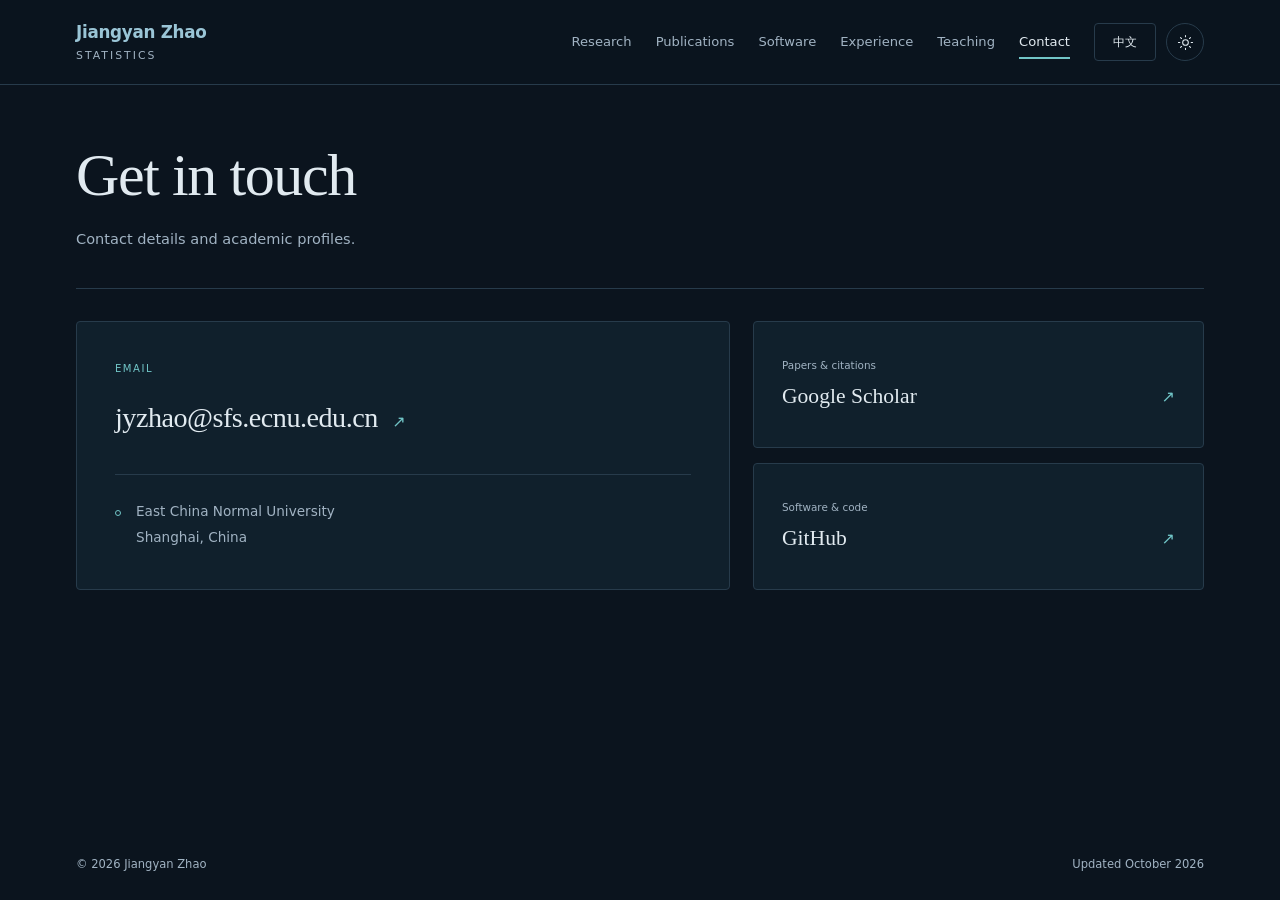
==== commit 85014bd5: "Increase section labels and page heading sizes" ====
--- a/contact.html
+++ b/contact.html
@@ -1 +1 @@
-<!doctype html><html lang="en"><head><meta charset="utf-8"><meta name="viewport" content="width=device-width, initial-scale=1"><meta name="description" content="Jiangyan Zhao, postdoctoral researcher in statistics at East China Normal University. Bayesian statistics, optimization, clinical trial design, and R software." data-i18n-content="attribute.jiangyan-zhao-postdoctoral-researcher-in-statistic-92"><meta name="theme-color" content="#183c60"><meta property="og:type" content="website"><meta property="og:title" content="Contact | Jiangyan Zhao" data-i18n-content="attribute.contact-jiangyan-zhao"><meta property="og:description" content="Bayesian statistics, optimization, clinical trial design, and statistical computing." data-i18n-content="attribute.bayesian-statistics-optimization-clinical-trial-de"><meta property="og:url" content="https://jiangyan-zhao.github.io/contact.html"><link rel="canonical" href="https://jiangyan-zhao.github.io/contact.html"><link rel="icon" href="assets/favicon.svg" type="image/svg+xml"><link rel="stylesheet" href="assets/base.css?v=16"><title data-i18n="attribute.contact-jiangyan-zhao">Contact | Jiangyan Zhao</title><link rel="stylesheet" href="assets/inner-pages.css?v=14"><script>try{var savedTheme=localStorage.getItem('jiangyan-theme');document.documentElement.dataset.theme=savedTheme==='light'||savedTheme==='dark'?savedTheme:'dark';}catch(e){document.documentElement.dataset.theme='dark';}</script><script src="assets/i18n.js?v=2" defer></script><script src="assets/script.js?v=16" defer></script></head><body><a class="skip" href="#main" data-i18n="text.skip-to-content">Skip to content</a><header class="site-header"><div class="header-inner"><a class="brand" href="index.html" data-i18n-html="html.jiangyan-zhao-span-statistics-span">Jiangyan Zhao<span>Statistics</span></a><nav aria-label="Main navigation" data-i18n-aria-label="attribute.main-navigation"><a href="research.html" data-i18n="text.research">Research</a><a href="publications.html" data-i18n="text.publications">Publications</a><a href="software.html" data-i18n="text.software">Software</a><a href="experience.html" data-i18n="text.experience">Experience</a><a href="teaching.html" data-i18n="text.teaching">Teaching</a><a href="contact.html" aria-current="page" data-i18n="text.contact">Contact</a></nav><div class="header-controls"><button class="language-toggle" type="button" hidden aria-label="Switch to Chinese" lang="zh-CN">中文</button><button class="theme-toggle" type="button" hidden aria-label="Switch to dark mode"><svg class="icon-moon" viewBox="0 0 24 24" aria-hidden="true"><path d="M 20.6 14.4A 9 9 0 0 1 9.6 3.4a 9 9 0 1 0 11 11Z"/></svg><svg class="icon-sun" viewBox="0 0 24 24" aria-hidden="true"><circle cx="12" cy="12" r="4"/><path d="M12 2v2m0 16v2M2 12h2m16 0h2M5 5l1.4 1.4m11.2 11.2L19 19M5 19l1.4-1.4M17.6 6.4L19 5"/></svg></button></div></div></header><main id="main" class="page-contact inner-page"><section class="inner-section" id="contact"><div class="inner-heading"><div><h1 data-i18n="text.get-in-touch">Get in touch</h1><p class="inner-lead" data-i18n="text.contact-details-and-academic-profiles">Contact details and academic profiles.</p></div></div><div class="contact-layout reveal"><div class="contact-primary"><p class="contact-label" data-i18n="text.email">Email</p><a class="contact-email" href="mailto:jyzhao@sfs.ecnu.edu.cn">jyzhao@sfs.ecnu.edu.cn <span aria-hidden="true">↗</span></a><div class="contact-location"><span class="location-point" aria-hidden="true"></span><p data-i18n-html="html.east-china-normal-university-br-shanghai-china">East China Normal University<br>Shanghai, China</p></div></div><div class="contact-profiles"><a href="https://scholar.google.com/citations?user=xZHKXAEAAAAJ"><span class="profile-caption" data-i18n="text.papers-citations">Papers &amp; citations</span><span class="profile-title" data-i18n-html="html.google-scholar-span-aria-hidden-true-span">Google Scholar <span aria-hidden="true">↗</span></span></a><a href="https://github.com/Jiangyan-Zhao"><span class="profile-caption" data-i18n="text.software-code">Software &amp; code</span><span class="profile-title">GitHub <span aria-hidden="true">↗</span></span></a></div></div></section></main><footer><span data-i18n="text.2026-jiangyan-zhao">© 2026 Jiangyan Zhao</span><span data-i18n="text.updated-october-2026">Updated October 2026</span></footer></body></html>
+<!doctype html><html lang="en"><head><meta charset="utf-8"><meta name="viewport" content="width=device-width, initial-scale=1"><meta name="description" content="Jiangyan Zhao, postdoctoral researcher in statistics at East China Normal University. Bayesian statistics, optimization, clinical trial design, and R software." data-i18n-content="attribute.jiangyan-zhao-postdoctoral-researcher-in-statistic-92"><meta name="theme-color" content="#183c60"><meta property="og:type" content="website"><meta property="og:title" content="Contact | Jiangyan Zhao" data-i18n-content="attribute.contact-jiangyan-zhao"><meta property="og:description" content="Bayesian statistics, optimization, clinical trial design, and statistical computing." data-i18n-content="attribute.bayesian-statistics-optimization-clinical-trial-de"><meta property="og:url" content="https://jiangyan-zhao.github.io/contact.html"><link rel="canonical" href="https://jiangyan-zhao.github.io/contact.html"><link rel="icon" href="assets/favicon.svg" type="image/svg+xml"><link rel="stylesheet" href="assets/base.css?v=16"><title data-i18n="attribute.contact-jiangyan-zhao">Contact | Jiangyan Zhao</title><link rel="stylesheet" href="assets/inner-pages.css?v=15"><script>try{var savedTheme=localStorage.getItem('jiangyan-theme');document.documentElement.dataset.theme=savedTheme==='light'||savedTheme==='dark'?savedTheme:'dark';}catch(e){document.documentElement.dataset.theme='dark';}</script><script src="assets/i18n.js?v=2" defer></script><script src="assets/script.js?v=16" defer></script></head><body><a class="skip" href="#main" data-i18n="text.skip-to-content">Skip to content</a><header class="site-header"><div class="header-inner"><a class="brand" href="index.html" data-i18n-html="html.jiangyan-zhao-span-statistics-span">Jiangyan Zhao<span>Statistics</span></a><nav aria-label="Main navigation" data-i18n-aria-label="attribute.main-navigation"><a href="research.html" data-i18n="text.research">Research</a><a href="publications.html" data-i18n="text.publications">Publications</a><a href="software.html" data-i18n="text.software">Software</a><a href="experience.html" data-i18n="text.experience">Experience</a><a href="teaching.html" data-i18n="text.teaching">Teaching</a><a href="contact.html" aria-current="page" data-i18n="text.contact">Contact</a></nav><div class="header-controls"><button class="language-toggle" type="button" hidden aria-label="Switch to Chinese" lang="zh-CN">中文</button><button class="theme-toggle" type="button" hidden aria-label="Switch to dark mode"><svg class="icon-moon" viewBox="0 0 24 24" aria-hidden="true"><path d="M 20.6 14.4A 9 9 0 0 1 9.6 3.4a 9 9 0 1 0 11 11Z"/></svg><svg class="icon-sun" viewBox="0 0 24 24" aria-hidden="true"><circle cx="12" cy="12" r="4"/><path d="M12 2v2m0 16v2M2 12h2m16 0h2M5 5l1.4 1.4m11.2 11.2L19 19M5 19l1.4-1.4M17.6 6.4L19 5"/></svg></button></div></div></header><main id="main" class="page-contact inner-page"><section class="inner-section" id="contact"><div class="inner-heading"><div><h1 data-i18n="text.get-in-touch">Get in touch</h1><p class="inner-lead" data-i18n="text.contact-details-and-academic-profiles">Contact details and academic profiles.</p></div></div><div class="contact-layout reveal"><div class="contact-primary"><p class="contact-label" data-i18n="text.email">Email</p><a class="contact-email" href="mailto:jyzhao@sfs.ecnu.edu.cn">jyzhao@sfs.ecnu.edu.cn <span aria-hidden="true">↗</span></a><div class="contact-location"><span class="location-point" aria-hidden="true"></span><p data-i18n-html="html.east-china-normal-university-br-shanghai-china">East China Normal University<br>Shanghai, China</p></div></div><div class="contact-profiles"><a href="https://scholar.google.com/citations?user=xZHKXAEAAAAJ"><span class="profile-caption" data-i18n="text.papers-citations">Papers &amp; citations</span><span class="profile-title" data-i18n-html="html.google-scholar-span-aria-hidden-true-span">Google Scholar <span aria-hidden="true">↗</span></span></a><a href="https://github.com/Jiangyan-Zhao"><span class="profile-caption" data-i18n="text.software-code">Software &amp; code</span><span class="profile-title">GitHub <span aria-hidden="true">↗</span></span></a></div></div></section></main><footer><span data-i18n="text.2026-jiangyan-zhao">© 2026 Jiangyan Zhao</span><span data-i18n="text.updated-october-2026">Updated October 2026</span></footer></body></html>
--- a/assets/inner-pages.css
+++ b/assets/inner-pages.css
@@ -6,10 +6,10 @@
 .research-index a:hover{border-color:var(--cyan);text-decoration:none}
 .research-index a span{display:inline-block;margin-left:9px;color:var(--cyan)}
 .research-thread{display:grid;grid-template-columns:300px minmax(0,1fr);gap:65px;padding:45px 0 48px;border-top:1px solid var(--line);scroll-margin-top:110px}
-.thread-title h2{font-size:2.1rem;line-height:1.25;letter-spacing:-.55px}
+.thread-title h2{font-size:2.4rem;line-height:1.25;letter-spacing:-.55px}
 .thread-title p{color:var(--cyan);font-size:.74rem;line-height:1.8;max-width:240px;margin:17px 0 0}
 .thread-question{font:400 1.5rem/1.55 Georgia,serif;letter-spacing:-.15px;margin:0 0 26px;max-width:720px}
-.thread-content h3{font-size:.63rem;letter-spacing:1.4px;text-transform:uppercase;color:var(--cyan);margin-bottom:11px}
+.thread-content h3{font-size:.95rem;letter-spacing:.65px;text-transform:uppercase;color:var(--cyan);margin-bottom:11px}
 .thread-method>p{font-size:.86rem;line-height:1.9;color:var(--muted);margin:0;max-width:700px}
 .thread-work{border-left:1px solid var(--line);padding-left:20px;margin-top:29px}
 .research-work-title{font:400 1.1rem/1.5 Georgia,serif;color:var(--ink);display:inline-block;max-width:700px}
@@ -18,16 +18,16 @@
 .research-work-note{font-size:.79rem;line-height:1.8;color:var(--muted);margin:10px 0 0}
 .thread-work .text-links{font-size:.74rem;margin-top:9px;gap:15px}
 .computing-band{display:grid;grid-template-columns:300px minmax(0,1fr);gap:65px;padding:33px 0;border-top:1px solid var(--line);border-bottom:1px solid var(--line)}
-.computing-band .eyebrow{font-size:.6rem;color:var(--cyan);margin-bottom:10px}
-.computing-band h2{font-size:1.6rem;letter-spacing:-.3px}
+.computing-band .eyebrow{font-size:.875rem;color:var(--cyan);margin-bottom:10px}
+.computing-band h2{font-size:2rem;letter-spacing:-.3px}
 .computing-band>div>p:not(.eyebrow){color:var(--muted);font-size:.86rem;line-height:1.9;margin:0}
 .computing-band .text-links{font-size:.76rem;margin-top:14px}
-@media(max-width:1000px){.research-thread,.computing-band{grid-template-columns:250px minmax(0,1fr);gap:40px}.thread-title h2{font-size:1.85rem}.thread-question{font-size:1.3rem}}
-@media(max-width:720px){.research-intro{font-size:.85rem;margin-bottom:20px}.research-index{display:grid;grid-template-columns:1fr;gap:10px;font-size:.74rem;padding-bottom:28px;justify-items:start}.research-thread{grid-template-columns:1fr;gap:24px;padding:32px 0;scroll-margin-top:135px}.thread-title h2{font-size:1.85rem}.thread-title h2 br{display:none}.thread-title p{max-width:none;margin-top:9px}.thread-question{font-size:1.2rem;margin-bottom:23px}.thread-method>p{font-size:.82rem}.thread-work{padding-left:16px;margin-top:24px}.research-work-title{font-size:1.05rem}.research-work-venue{font-size:.69rem}.research-work-note{font-size:.75rem}.computing-band{grid-template-columns:1fr;gap:21px;padding:30px 0}.computing-band>div>p:not(.eyebrow){font-size:.82rem}}
+@media(max-width:1000px){.research-thread,.computing-band{grid-template-columns:250px minmax(0,1fr);gap:40px}.thread-title h2{font-size:2.15rem}.thread-question{font-size:1.3rem}}
+@media(max-width:720px){.research-intro{font-size:.85rem;margin-bottom:20px}.research-index{display:grid;grid-template-columns:1fr;gap:10px;font-size:.74rem;padding-bottom:28px;justify-items:start}.research-thread{grid-template-columns:1fr;gap:24px;padding:32px 0;scroll-margin-top:135px}.thread-title h2{font-size:2.15rem}.thread-title h2 br{display:none}.thread-title p{max-width:none;margin-top:9px}.thread-question{font-size:1.2rem;margin-bottom:23px}.thread-method>p{font-size:.82rem}.thread-work{padding-left:16px;margin-top:24px}.research-work-title{font-size:1.05rem}.research-work-venue{font-size:.69rem}.research-work-note{font-size:.75rem}.computing-band{grid-template-columns:1fr;gap:21px;padding:30px 0}.computing-band>div>p:not(.eyebrow){font-size:.82rem}}
 @media print{.research-thread{padding:25px 0;break-inside:avoid;grid-template-columns:220px 1fr;gap:30px}.thread-title h2{font-size:1.6rem}.thread-question{font-size:1.2rem}.computing-band{grid-template-columns:220px 1fr;gap:30px}}
 .inner-page .inner-section{padding:56px 0 55px}
 .inner-heading{display:grid;grid-template-columns:1fr 220px;align-items:center;gap:35px;border-bottom:1px solid var(--line);padding:0 0 35px;margin-bottom:32px}
-.inner-heading h1{font-size:3.25rem;line-height:1.14;letter-spacing:-1.4px}
+.inner-heading h1{font-size:3.75rem;line-height:1.14;letter-spacing:-1.4px}
 .inner-lead{color:var(--muted);font-size:.91rem;line-height:1.8;margin:17px 0 0}
 .heading-glyph{justify-self:end;width:180px;opacity:.65}
 .heading-glyph svg,.package-glyph svg{fill:none;stroke:var(--line);stroke-width:1.25;width:100%;height:auto}
@@ -92,11 +92,11 @@
 .page-publications.inner-page .section{padding-top:49px}
 .page-publications.inner-page .section-heading{padding-bottom:25px;border-bottom:1px solid var(--line);margin-bottom:29px}
 .page-publications.inner-page .publication-title-row{gap:18px 28px}
-.page-publications.inner-page .publication-title-row h2{font-size:3.25rem;letter-spacing:-1.3px;line-height:1.2}
+.page-publications.inner-page .publication-title-row h2{font-size:3.75rem;letter-spacing:-1.3px;line-height:1.2}
 .page-publications.inner-page .scholar-link{color:var(--cyan);font-size:.78rem;line-height:1.8}
 .page-publications.inner-page .authorship-key{margin-top:19px;gap:8px 22px;font-size:.76rem}
 .page-publications.inner-page .authorship-key sup{color:var(--cyan)}
-.page-publications.inner-page .group-heading{font-size:.73rem;letter-spacing:1.6px;color:var(--cyan);border-bottom-color:var(--line);padding-bottom:10px}
+.page-publications.inner-page .group-heading{font-size:1.05rem;letter-spacing:.8px;color:var(--cyan);border-bottom-color:var(--line);padding-bottom:10px}
 .page-publications.inner-page .text-links a{font-size:.76rem;color:var(--accent);border-bottom:1px solid transparent}
 .page-publications.inner-page .text-links a:hover{border-bottom-color:var(--cyan)}
 @media(max-width:1000px){.featured-package{gap:27px;padding:27px}
@@ -108,7 +108,7 @@
 .contact-primary{padding:30px}}
 @media(max-width:720px){.inner-page .inner-section{padding:36px 0 39px}
 .inner-heading{grid-template-columns:1fr;gap:0;margin-bottom:25px;padding-bottom:25px}
-.inner-heading h1{font-size:2.25rem;letter-spacing:-.8px}
+.inner-heading h1{font-size:2.6rem;letter-spacing:-.8px}
 .inner-lead{font-size:.8rem;margin-top:13px}
 .heading-glyph{display:none}
 .featured-package{grid-template-columns:1fr;padding:25px;gap:28px}
@@ -141,8 +141,9 @@
 .contact-profiles>a{padding:23px 25px}
 .page-publications.inner-page .section{padding-top:36px}
 .page-publications.inner-page .publication-title-row{gap:13px 20px}
-.page-publications.inner-page .publication-title-row h2{font-size:2.25rem;letter-spacing:-.8px}
+.page-publications.inner-page .publication-title-row h2{font-size:2.6rem;letter-spacing:-.8px}
 .page-publications.inner-page .section-heading{padding-bottom:20px;margin-bottom:23px}
+.page-publications.inner-page .group-heading{font-size:.95rem}
 .page-publications.inner-page .authorship-key{font-size:.72rem;gap:7px}
 .page-publications.inner-page .text-links a{font-size:.72rem}}
 @media(prefers-reduced-motion:reduce){.package-card,.contact-profiles>a{transition:none}
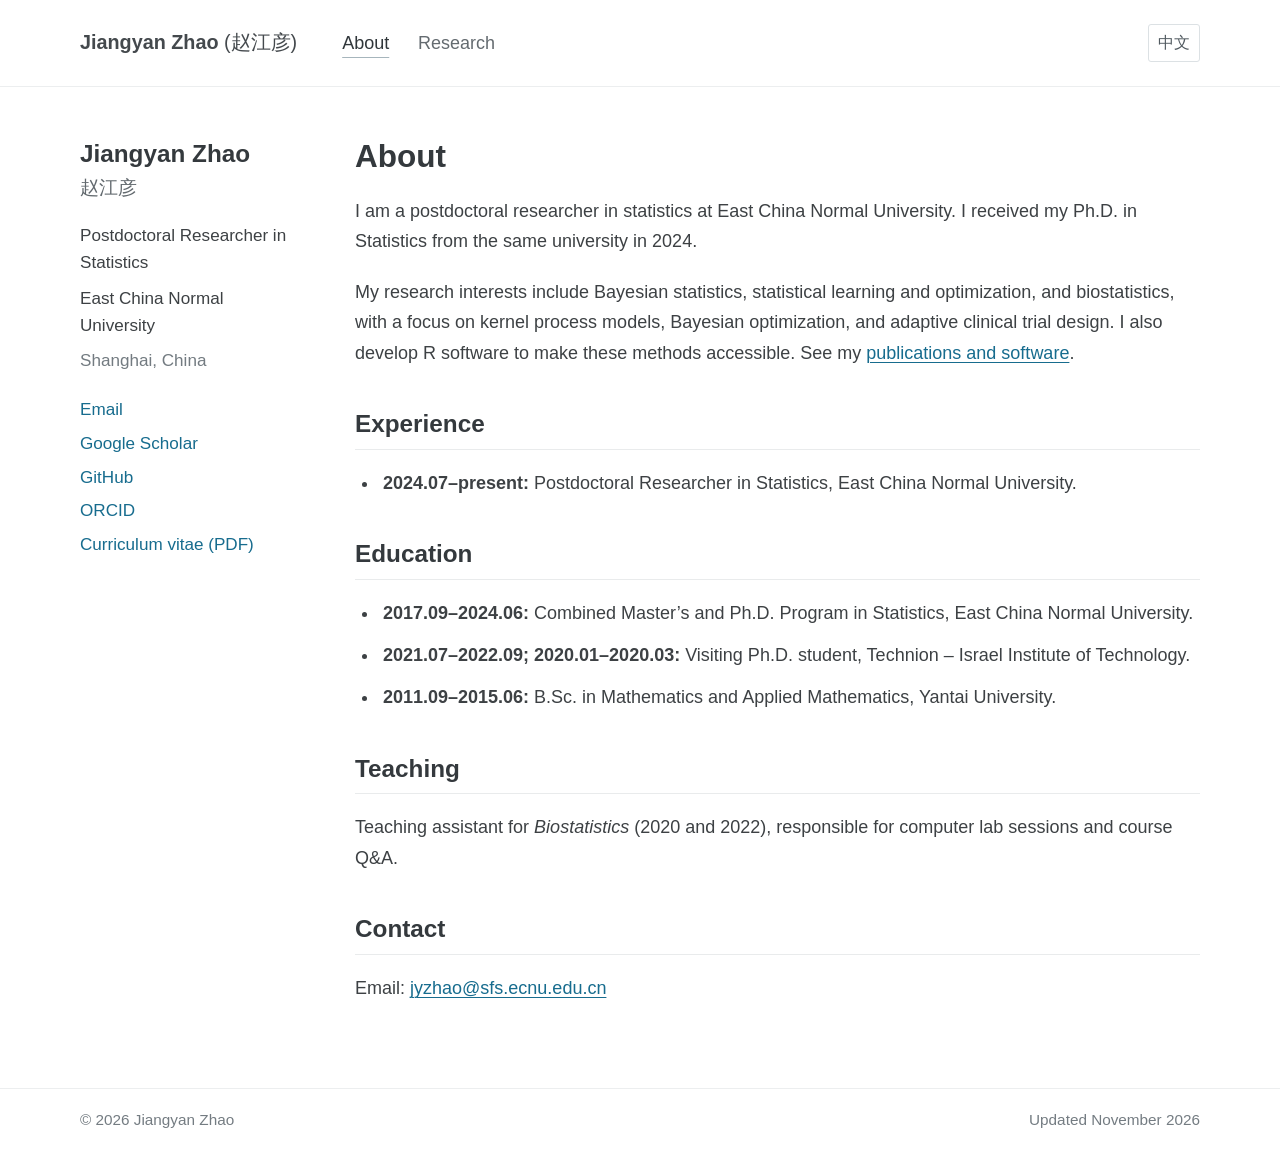
==== commit bcb5dcda: "Simplify academic website to a readable two-page layout" ====
--- a/contact.html
+++ b/contact.html
@@ -1 +1,11 @@
-<!doctype html><html lang="en"><head><meta charset="utf-8"><meta name="viewport" content="width=device-width, initial-scale=1"><meta name="description" content="Jiangyan Zhao, postdoctoral researcher in statistics at East China Normal University. Bayesian statistics, optimization, clinical trial design, and R software." data-i18n-content="attribute.jiangyan-zhao-postdoctoral-researcher-in-statistic-92"><meta name="theme-color" content="#183c60"><meta property="og:type" content="website"><meta property="og:title" content="Contact | Jiangyan Zhao" data-i18n-content="attribute.contact-jiangyan-zhao"><meta property="og:description" content="Bayesian statistics, optimization, clinical trial design, and statistical computing." data-i18n-content="attribute.bayesian-statistics-optimization-clinical-trial-de"><meta property="og:url" content="https://jiangyan-zhao.github.io/contact.html"><link rel="canonical" href="https://jiangyan-zhao.github.io/contact.html"><link rel="icon" href="assets/favicon.svg" type="image/svg+xml"><link rel="stylesheet" href="assets/base.css?v=16"><title data-i18n="attribute.contact-jiangyan-zhao">Contact | Jiangyan Zhao</title><link rel="stylesheet" href="assets/inner-pages.css?v=15"><script>try{var savedTheme=localStorage.getItem('jiangyan-theme');document.documentElement.dataset.theme=savedTheme==='light'||savedTheme==='dark'?savedTheme:'dark';}catch(e){document.documentElement.dataset.theme='dark';}</script><script src="assets/i18n.js?v=2" defer></script><script src="assets/script.js?v=16" defer></script></head><body><a class="skip" href="#main" data-i18n="text.skip-to-content">Skip to content</a><header class="site-header"><div class="header-inner"><a class="brand" href="index.html" data-i18n-html="html.jiangyan-zhao-span-statistics-span">Jiangyan Zhao<span>Statistics</span></a><nav aria-label="Main navigation" data-i18n-aria-label="attribute.main-navigation"><a href="research.html" data-i18n="text.research">Research</a><a href="publications.html" data-i18n="text.publications">Publications</a><a href="software.html" data-i18n="text.software">Software</a><a href="experience.html" data-i18n="text.experience">Experience</a><a href="teaching.html" data-i18n="text.teaching">Teaching</a><a href="contact.html" aria-current="page" data-i18n="text.contact">Contact</a></nav><div class="header-controls"><button class="language-toggle" type="button" hidden aria-label="Switch to Chinese" lang="zh-CN">中文</button><button class="theme-toggle" type="button" hidden aria-label="Switch to dark mode"><svg class="icon-moon" viewBox="0 0 24 24" aria-hidden="true"><path d="M 20.6 14.4A 9 9 0 0 1 9.6 3.4a 9 9 0 1 0 11 11Z"/></svg><svg class="icon-sun" viewBox="0 0 24 24" aria-hidden="true"><circle cx="12" cy="12" r="4"/><path d="M12 2v2m0 16v2M2 12h2m16 0h2M5 5l1.4 1.4m11.2 11.2L19 19M5 19l1.4-1.4M17.6 6.4L19 5"/></svg></button></div></div></header><main id="main" class="page-contact inner-page"><section class="inner-section" id="contact"><div class="inner-heading"><div><h1 data-i18n="text.get-in-touch">Get in touch</h1><p class="inner-lead" data-i18n="text.contact-details-and-academic-profiles">Contact details and academic profiles.</p></div></div><div class="contact-layout reveal"><div class="contact-primary"><p class="contact-label" data-i18n="text.email">Email</p><a class="contact-email" href="mailto:jyzhao@sfs.ecnu.edu.cn">jyzhao@sfs.ecnu.edu.cn <span aria-hidden="true">↗</span></a><div class="contact-location"><span class="location-point" aria-hidden="true"></span><p data-i18n-html="html.east-china-normal-university-br-shanghai-china">East China Normal University<br>Shanghai, China</p></div></div><div class="contact-profiles"><a href="https://scholar.google.com/citations?user=xZHKXAEAAAAJ"><span class="profile-caption" data-i18n="text.papers-citations">Papers &amp; citations</span><span class="profile-title" data-i18n-html="html.google-scholar-span-aria-hidden-true-span">Google Scholar <span aria-hidden="true">↗</span></span></a><a href="https://github.com/Jiangyan-Zhao"><span class="profile-caption" data-i18n="text.software-code">Software &amp; code</span><span class="profile-title">GitHub <span aria-hidden="true">↗</span></span></a></div></div></section></main><footer><span data-i18n="text.2026-jiangyan-zhao">© 2026 Jiangyan Zhao</span><span data-i18n="text.updated-october-2026">Updated October 2026</span></footer></body></html>
+<!doctype html>
+<html lang="en">
+<head>
+  <meta charset="utf-8">
+  <meta name="viewport" content="width=device-width, initial-scale=1">
+  <title>Contact | Jiangyan Zhao</title>
+  <link rel="canonical" href="https://jiangyan-zhao.github.io/">
+  <meta http-equiv="refresh" content="0; url=index.html#contact">
+</head>
+<body><p><a href="index.html#contact">Continue to Contact / 继续访问</a></p></body>
+</html>
